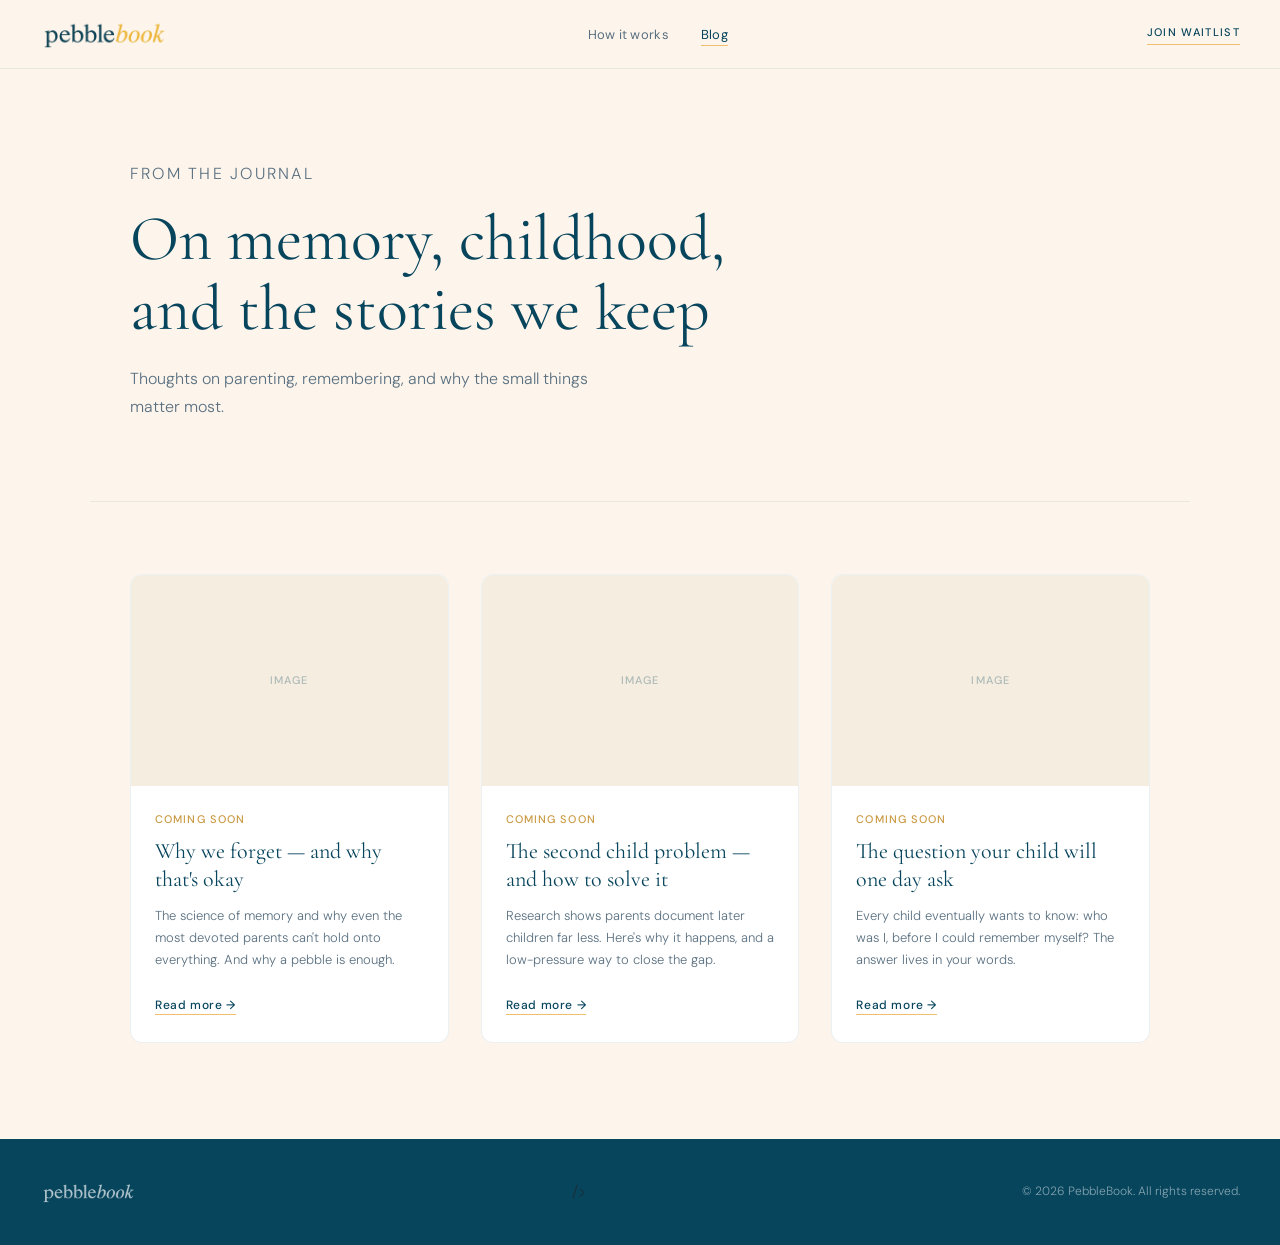
==== blog/index.html @ ac14a636 "Update index.html" ====
<!DOCTYPE html>
<html lang="en">
<head>
  <meta charset="UTF-8" />
  <meta name="viewport" content="width=device-width, initial-scale=1.0" />
  <title>Blog — PebbleBook</title>
  <link rel="preconnect" href="https://fonts.googleapis.com" />
  <link rel="preconnect" href="https://fonts.gstatic.com" crossorigin />
  <link href="https://fonts.googleapis.com/css2?family=Cormorant+Garamond:ital,wght@0,400;0,500;1,400;1,500&family=DM+Sans:wght@300;400;500&display=swap" rel="stylesheet" />
  <link rel="stylesheet" href="../style.css" />
</head>
<body>

  <!-- NAV -->
  <nav>
    <a href="../index.html" class="nav-logo">
      <img src="../assets/pebblebook logo.png" alt="PebbleBook" />
    </a>
    <ul class="nav-links">
      <li><a href="../how-it-works.html">How it works</a></li>
      <li><a href="index.html" class="active">Blog</a></li>
    </ul>
    <a href="../index.html#signup" class="nav-cta">Join waitlist</a>
  </nav>

  <!-- BLOG HEADER -->
  <section class="subpage-hero">
    <p class="section-eyebrow">From the journal</p>
    <h1>On memory, childhood, and the stories we keep</h1>
    <p>Thoughts on parenting, remembering, and why the small things matter most.</p>
  </section>

  <!-- BLOG GRID -->
  <section class="blog-grid-section">
    <div class="blog-grid">

      <!-- Article 1 — placeholder -->
      <article class="blog-card">
        <div class="blog-card-image-placeholder">Image</div>
        <div class="blog-card-body">
          <p class="blog-card-date">Coming soon</p>
          <h2 class="blog-card-title">Why we forget — and why that's okay</h2>
          <p class="blog-card-excerpt">The science of memory and why even the most devoted parents can't hold onto everything. And why a pebble is enough.</p>
          <a href="#" class="blog-card-link">Read more →</a>
        </div>
      </article>

      <!-- Article 2 — placeholder -->
      <article class="blog-card">
        <div class="blog-card-image-placeholder">Image</div>
        <div class="blog-card-body">
          <p class="blog-card-date">Coming soon</p>
          <h2 class="blog-card-title">The second child problem — and how to solve it</h2>
          <p class="blog-card-excerpt">Research shows parents document later children far less. Here's why it happens, and a low-pressure way to close the gap.</p>
          <a href="#" class="blog-card-link">Read more →</a>
        </div>
      </article>

      <!-- Article 3 — placeholder -->
      <article class="blog-card">
        <div class="blog-card-image-placeholder">Image</div>
        <div class="blog-card-body">
          <p class="blog-card-date">Coming soon</p>
          <h2 class="blog-card-title">The question your child will one day ask</h2>
          <p class="blog-card-excerpt">Every child eventually wants to know: who was I, before I could remember myself? The answer lives in your words.</p>
          <a href="#" class="blog-card-link">Read more →</a>
        </div>
      </article>

    </div>
  </section>

  <!-- FOOTER -->
  <footer>
    <img src="../assets/pebblebook logo.png" alt="PebbleBook" /> />
    <p>© 2026 PebbleBook. All rights reserved.</p>
  </footer>

</body>
</html>
---- style.css ----
/* ─── TOKENS ─────────────────────────────────────────── */
    :root {
      --teal:   #07455d;
      --teal-light: #0d5c7a;
      --gold:   #f1be6c;
      --gold-dark: #c99940;
      --cream:  #fdf5ec;
      --cream-alt: #f5ede0;
      --blue:   #5b77bc;
      --green:  #4c6a33;
      --slate:  #334155;
      --text:   #1a2e38;
      --text-muted: #5a7080;
      --white:  #ffffff;

      --font-display: 'Cormorant Garamond', Georgia, serif;
      --font-body:    'DM Sans', system-ui, sans-serif;

      --max-w: 1100px;
      --section-pad: 96px 24px;
    }

    /* ─── RESET ──────────────────────────────────────────── */
    *, *::before, *::after { box-sizing: border-box; margin: 0; padding: 0; }
    html { scroll-behavior: smooth; }
    body {
      font-family: var(--font-body);
      font-weight: 300;
      background: var(--cream);
      color: var(--text);
      line-height: 1.65;
    }
    img { display: block; max-width: 100%; }
    a { text-decoration: none; color: inherit; }

    /* ─── NAV ────────────────────────────────────────────── */
    nav {
      position: fixed;
      top: 0; left: 0; right: 0;
      z-index: 100;
      display: flex;
      align-items: center;
      justify-content: space-between;
      padding: 18px 40px;
      background: rgba(253, 245, 236, 0.92);
      backdrop-filter: blur(8px);
      border-bottom: 1px solid rgba(7, 69, 93, 0.08);
    }
    .nav-logo img {
      height: 32px;
      width: auto;
    }
    .nav-links {
      display: flex;
      list-style: none;
      gap: 32px;
      align-items: center;
    }
    .nav-links a {
      font-family: var(--font-body);
      font-size: 13px;
      font-weight: 400;
      color: var(--text-muted);
      letter-spacing: 0.02em;
      transition: color 0.2s;
    }
    .nav-links a:hover { color: var(--teal); }
    .nav-links a.active { color: var(--teal); border-bottom: 1px solid var(--gold); padding-bottom: 2px; }

    .nav-cta {
      font-family: var(--font-body);
      font-size: 11px;
      font-weight: 500;
      letter-spacing: 0.12em;
      text-transform: uppercase;
      color: var(--teal);
      border-bottom: 1px solid var(--gold);
      padding-bottom: 2px;
      transition: color 0.2s, border-color 0.2s;
    }
    .nav-cta:hover { color: var(--gold-dark); border-color: var(--gold-dark); }

    /* ─── HERO ───────────────────────────────────────────── */
    .hero {
      min-height: 100vh;
      padding: 120px 40px 80px;
      display: grid;
      grid-template-columns: 1fr 1fr;
      align-items: center;
      gap: 60px;
      max-width: var(--max-w);
      margin: 0 auto;
    }
    .hero-text h1 {
      font-family: var(--font-display);
      font-size: clamp(48px, 6vw, 80px);
      font-weight: 400;
      line-height: 1.1;
      color: var(--teal);
      margin-bottom: 12px;
    }
    .hero-text h1 em {
      display: block;
      font-style: italic;
      color: var(--gold);
    }
    .hero-text p {
      font-size: 16px;
      font-weight: 300;
      color: var(--text-muted);
      max-width: 420px;
      margin: 24px 0 40px;
      line-height: 1.75;
    }
    .btn-primary {
      display: inline-block;
      background: var(--teal);
      color: var(--white);
      font-family: var(--font-body);
      font-size: 11px;
      font-weight: 500;
      letter-spacing: 0.14em;
      text-transform: uppercase;
      padding: 16px 36px;
      border-radius: 40px;
      transition: background 0.2s, transform 0.15s;
      cursor: pointer;
      border: none;
    }
    .btn-primary:hover { background: var(--teal-light); transform: translateY(-1px); }

    /* Phone mockup */
    .hero-phone {
      display: flex;
      justify-content: center;
      align-items: center;
    }
    .phone-frame {
      width: 280px;
      background: var(--white);
      border-radius: 36px;
      border: 6px solid var(--teal);
      box-shadow: 0 32px 80px rgba(7,69,93,0.18);
      overflow: hidden;
      padding: 28px 20px 36px;
      position: relative;
    }
    .phone-notch {
      width: 80px;
      height: 6px;
      background: var(--teal);
      border-radius: 4px;
      margin: 0 auto 20px;
    }
    .phone-screen-title {
      font-family: var(--font-display);
      font-size: 18px;
      font-weight: 400;
      color: var(--teal);
      text-align: center;
      margin-bottom: 24px;
    }
    /* Timeline inside phone */
    .timeline {
      position: relative;
      padding: 0 8px;
    }
    .timeline-line {
      position: absolute;
      left: 50%;
      top: 0; bottom: 0;
      width: 2px;
      background: var(--cream-alt);
      transform: translateX(-50%);
    }
    .timeline-entry {
      display: flex;
      align-items: flex-start;
      gap: 10px;
      margin-bottom: 24px;
      position: relative;
    }
    .timeline-entry:nth-child(odd) { flex-direction: row-reverse; text-align: right; }
    .timeline-dot {
      width: 12px;
      height: 12px;
      border-radius: 50%;
      background: var(--teal);
      flex-shrink: 0;
      margin-top: 4px;
      position: relative;
      z-index: 2;
    }
    .timeline-entry:nth-child(even) .timeline-dot { background: var(--gold); }
    .timeline-content {
      flex: 1;
    }
    .timeline-date {
      font-size: 9px;
      letter-spacing: 0.08em;
      color: var(--text-muted);
      margin-bottom: 2px;
    }
    .timeline-text {
      font-size: 11px;
      font-weight: 300;
      color: var(--text);
      line-height: 1.5;
    }

    /* ─── FEATURES ───────────────────────────────────────── */
    .features {
      background: var(--cream);
      padding: var(--section-pad);
    }
    .features-inner {
      max-width: var(--max-w);
      margin: 0 auto;
    }
    .section-eyebrow {
      font-size: 11px;
      font-weight: 500;
      letter-spacing: 0.14em;
      text-transform: uppercase;
      color: var(--gold-dark);
      margin-bottom: 48px;
    }
    .features-heading {
      font-family: var(--font-display);
      font-size: clamp(24px, 3vw, 36px);
      font-weight: 600;
      color: var(--teal);
      text-align: center;
      margin-bottom: 56px;
    }
    .features-grid {
      display: grid;
      grid-template-columns: repeat(3, 1fr);
      gap: 0;
      border: 1px solid rgba(7,69,93,0.12);
      border-radius: 12px;
      overflow: hidden;
    }
    .feature-card {
      padding: 40px 32px;
      background: var(--white);
      border-right: 1px solid rgba(7,69,93,0.12);
    }
    .feature-card:last-child {
      border-right: none;
    }
    .feature-number {
      font-family: var(--font-body);
      font-size: 14px;
      font-weight: 500;
      color: var(--teal);
      margin-bottom: 24px;
    }
    .feature-card h3 {
      display: none;
    }
    .feature-card p {
      font-size: 15px;
      font-weight: 300;
      color: var(--text);
      line-height: 1.75;
    }

    /* ─── MANIFESTO ──────────────────────────────────────── */
    .manifesto {
      background: var(--teal);
      padding: 80px 40px;
      text-align: center;
      position: relative;
      overflow: hidden;
    }
    .manifesto::before, .manifesto::after {
      content: '';
      position: absolute;
      border-radius: 50%;
      background: rgba(255,255,255,0.04);
    }
    .manifesto::before { width: 400px; height: 400px; top: -150px; left: -100px; }
    .manifesto::after  { width: 300px; height: 300px; bottom: -120px; right: -80px; }
    .manifesto-quote {
      font-family: var(--font-display);
      font-size: clamp(22px, 3.5vw, 36px);
      font-weight: 400;
      color: var(--white);
      line-height: 1.5;
      max-width: 820px;
      margin: 0 auto 24px;
      position: relative;
      z-index: 1;
    }
    .manifesto-tagline {
      font-size: 11px;
      font-weight: 500;
      letter-spacing: 0.18em;
      text-transform: uppercase;
      color: var(--gold);
      position: relative;
      z-index: 1;
    }

    /* Photo strip */
    .photo-strip {
      background: var(--gold);
      padding: 32px 0;
    }
    .photo-strip-inner {
      display: grid;
      grid-template-columns: repeat(3, 1fr);
      gap: 4px;
      max-width: var(--max-w);
      margin: 0 auto;
      padding: 0 24px;
    }
    .photo-placeholder {
      aspect-ratio: 16/9;
      background: rgba(7,69,93,0.15);
      border-radius: 8px;
      display: flex;
      align-items: center;
      justify-content: center;
      color: rgba(7,69,93,0.4);
      font-size: 11px;
      font-weight: 500;
      letter-spacing: 0.1em;
      text-transform: uppercase;
    }

    /* ─── HOW IT WORKS ───────────────────────────────────── */
    .how-it-works {
      padding: var(--section-pad);
      max-width: var(--max-w);
      margin: 0 auto;
    }
    .how-it-works > .section-eyebrow { margin-bottom: 16px; }
    .how-it-works > h2 {
      font-family: var(--font-display);
      font-size: clamp(32px, 4vw, 52px);
      font-weight: 400;
      color: var(--teal);
      margin-bottom: 56px;
      max-width: 520px;
    }
    .steps {
      display: grid;
      grid-template-columns: 1fr 1fr;
      gap: 32px;
    }
    .step {
      display: flex;
      gap: 20px;
      padding: 28px;
      border-radius: 12px;
      background: var(--white);
      border: 1px solid rgba(7,69,93,0.08);
    }
    .step-number {
      font-family: var(--font-display);
      font-size: 36px;
      font-weight: 400;
      color: var(--gold);
      line-height: 1;
      flex-shrink: 0;
      width: 40px;
    }
    .step-content h4 {
      font-family: var(--font-display);
      font-size: 18px;
      font-weight: 400;
      color: var(--teal);
      margin-bottom: 8px;
    }
    .step-content p {
      font-size: 14px;
      font-weight: 300;
      color: var(--text-muted);
      line-height: 1.7;
    }

    /* Sample prompts */
    .prompts {
      margin-top: 56px;
    }
    .prompts-label {
      font-size: 11px;
      font-weight: 500;
      letter-spacing: 0.12em;
      text-transform: uppercase;
      color: var(--text-muted);
      margin-bottom: 16px;
    }
    .prompt-cards {
      display: flex;
      gap: 16px;
      flex-wrap: wrap;
    }
    .prompt-card {
      background: var(--teal);
      color: var(--white);
      font-family: var(--font-display);
      font-style: italic;
      font-size: 16px;
      font-weight: 400;
      padding: 18px 24px;
      border-radius: 12px;
      max-width: 340px;
      line-height: 1.5;
      position: relative;
    }
    .prompt-card::before {
      content: '"';
      font-size: 40px;
      color: var(--gold);
      position: absolute;
      top: 6px;
      left: 16px;
      line-height: 1;
      font-family: var(--font-display);
    }
    .prompt-card span { display: block; padding-left: 16px; }

    /* ─── SIGNUP ─────────────────────────────────────────── */
    .signup-section {
      background: var(--cream-alt);
      padding: 120px 40px;
      text-align: center;
      position: relative;
      overflow: hidden;
    }
    /* Organic blobs */
    .blob {
      position: absolute;
      border-radius: 50%;
      pointer-events: none;
    }
    .blob-1 {
      width: 360px; height: 360px;
      background: rgba(91,119,188,0.12);
      top: -100px; left: -80px;
    }
    .blob-2 {
      width: 280px; height: 280px;
      background: rgba(76,106,51,0.1);
      bottom: -80px; left: 60px;
    }
    .blob-3 {
      width: 200px; height: 200px;
      background: rgba(241,190,108,0.18);
      top: 40px; right: -40px;
    }
    .signup-inner {
      position: relative;
      z-index: 2;
      max-width: 600px;
      margin: 0 auto;
    }
    .signup-inner h2 {
      font-family: var(--font-display);
      font-size: clamp(32px, 4vw, 52px);
      font-weight: 400;
      color: var(--teal);
      margin-bottom: 16px;
    }
    .signup-inner p {
      font-size: 15px;
      font-weight: 300;
      color: var(--text-muted);
      margin-bottom: 40px;
      line-height: 1.75;
    }
    .signup-form {
      display: flex;
      gap: 0;
      max-width: 480px;
      margin: 0 auto 16px;
      border-radius: 40px;
      overflow: hidden;
      box-shadow: 0 8px 32px rgba(7,69,93,0.15);
    }
    .signup-form input {
      flex: 1;
      padding: 16px 24px;
      border: none;
      background: var(--white);
      font-family: var(--font-body);
      font-size: 14px;
      font-weight: 300;
      color: var(--text);
      outline: none;
    }
    .signup-form input::placeholder { color: #b0bec5; }
    .signup-form button {
      background: var(--teal);
      color: var(--white);
      border: none;
      padding: 16px 28px;
      font-family: var(--font-body);
      font-size: 11px;
      font-weight: 500;
      letter-spacing: 0.12em;
      text-transform: uppercase;
      cursor: pointer;
      transition: background 0.2s;
      white-space: nowrap;
    }
    .signup-form button:hover { background: var(--teal-light); }
    .signup-privacy {
      font-size: 12px;
      color: var(--text-muted);
      font-weight: 300;
    }

    /* ─── FOOTER ─────────────────────────────────────────── */
    footer {
      background: var(--teal);
      padding: 40px;
      display: flex;
      align-items: center;
      justify-content: space-between;
    }
    footer img { height: 24px; width: auto; filter: brightness(0) invert(1); opacity: 0.7; }
    footer p {
      font-size: 12px;
      font-weight: 300;
      color: rgba(255,255,255,0.5);
    }

    /* ─── RESPONSIVE ─────────────────────────────────────── */
    @media (max-width: 768px) {
      nav { padding: 16px 20px; }
      .nav-links { display: none; }
      .hero {
        grid-template-columns: 1fr;
        padding: 100px 24px 60px;
        text-align: center;
      }
      .hero-text p { max-width: 100%; }
      .hero-phone { margin-top: 20px; }
      .features-grid { grid-template-columns: 1fr; border-radius: 8px; }
      .feature-card { border-right: none; border-bottom: 1px solid rgba(7,69,93,0.12); }
      .feature-card:last-child { border-bottom: none; }
      .steps { grid-template-columns: 1fr; }
      .photo-strip-inner { grid-template-columns: 1fr; }
      .prompt-cards { flex-direction: column; }
      footer { flex-direction: column; gap: 16px; text-align: center; }
    }

    @media (prefers-reduced-motion: reduce) {
      *, *::before, *::after { transition: none !important; }
    }

    /* ─── SUBPAGES ───────────────────────────────────────── */
    .subpage-hero {
      padding: 160px 40px 80px;
      max-width: var(--max-w);
      margin: 0 auto;
      border-bottom: 1px solid rgba(7,69,93,0.08);
    }
    .subpage-hero .section-eyebrow { margin-bottom: 16px; }
    .subpage-hero h1 {
      font-family: var(--font-display);
      font-size: clamp(36px, 5vw, 64px);
      font-weight: 400;
      color: var(--teal);
      line-height: 1.1;
      max-width: 700px;
      margin-bottom: 20px;
    }
    .subpage-hero p {
      font-size: 16px;
      font-weight: 300;
      color: var(--text-muted);
      max-width: 500px;
      line-height: 1.75;
    }

    /* How it works — full steps */
    .hiw-steps {
      max-width: var(--max-w);
      margin: 0 auto;
      padding: 80px 40px 96px;
    }
    .hiw-step {
      display: grid;
      grid-template-columns: 80px 1fr;
      gap: 40px;
      padding: 56px 0;
      border-bottom: 1px solid rgba(7,69,93,0.08);
    }
    .hiw-step:last-child { border-bottom: none; }
    .hiw-step-number {
      font-family: var(--font-display);
      font-size: 56px;
      font-weight: 400;
      color: var(--gold);
      line-height: 1;
      padding-top: 6px;
    }
    .hiw-step-content h2 {
      font-family: var(--font-display);
      font-size: clamp(24px, 3vw, 36px);
      font-weight: 400;
      color: var(--teal);
      margin-bottom: 16px;
    }
    .hiw-step-content p {
      font-size: 15px;
      font-weight: 300;
      color: var(--text-muted);
      line-height: 1.8;
      max-width: 600px;
    }
    .prompt-examples {
      margin-top: 28px;
      display: flex;
      flex-direction: column;
      gap: 12px;
    }
    .prompt-example {
      font-family: var(--font-display);
      font-style: italic;
      font-size: 16px;
      color: var(--teal);
      padding: 14px 20px;
      border-left: 2px solid var(--gold);
      background: var(--white);
      border-radius: 0 8px 8px 0;
    }

    /* Blog grid */
    .blog-grid-section {
      max-width: var(--max-w);
      margin: 0 auto;
      padding: 72px 40px 96px;
    }
    .blog-grid {
      display: grid;
      grid-template-columns: repeat(3, 1fr);
      gap: 32px;
    }
    .blog-card {
      background: var(--white);
      border: 1px solid rgba(7,69,93,0.08);
      border-radius: 12px;
      overflow: hidden;
    }
    .blog-card-image-placeholder {
      aspect-ratio: 3/2;
      background: var(--cream-alt);
      display: flex;
      align-items: center;
      justify-content: center;
      font-size: 11px;
      font-weight: 500;
      letter-spacing: 0.1em;
      text-transform: uppercase;
      color: rgba(7,69,93,0.3);
    }
    .blog-card-body { padding: 24px; }
    .blog-card-date {
      font-size: 11px;
      font-weight: 500;
      letter-spacing: 0.1em;
      text-transform: uppercase;
      color: var(--gold-dark);
      margin-bottom: 10px;
    }
    .blog-card-title {
      font-family: var(--font-display);
      font-size: 22px;
      font-weight: 400;
      color: var(--teal);
      line-height: 1.25;
      margin-bottom: 12px;
    }
    .blog-card-excerpt {
      font-size: 13px;
      font-weight: 300;
      color: var(--text-muted);
      line-height: 1.7;
      margin-bottom: 20px;
    }
    .blog-card-link {
      font-size: 12px;
      font-weight: 500;
      letter-spacing: 0.05em;
      color: var(--teal);
      border-bottom: 1px solid var(--gold);
      padding-bottom: 1px;
    }
    .blog-card-link:hover { color: var(--gold-dark); border-color: var(--gold-dark); }

    @media (max-width: 768px) {
      .hiw-step { grid-template-columns: 1fr; gap: 8px; }
      .blog-grid { grid-template-columns: 1fr; }
      .subpage-hero { padding: 120px 24px 60px; }
      .hiw-steps { padding: 40px 24px 60px; }
      .blog-grid-section { padding: 40px 24px 60px; }
    }

    /* ─── HERO FORM ──────────────────────────────────────── */
    .hero-form {
      display: flex;
      gap: 0;
      max-width: 400px;
      border-radius: 40px;
      overflow: hidden;
      box-shadow: 0 8px 32px rgba(7,69,93,0.15);
    }
    .hero-form input {
      flex: 1;
      padding: 14px 20px;
      border: none;
      background: var(--white);
      font-family: var(--font-body);
      font-size: 14px;
      font-weight: 300;
      color: var(--text);
      outline: none;
    }
    .hero-form input::placeholder { color: #b0bec5; }
    .hero-form .btn-primary {
      border-radius: 0 40px 40px 0;
      padding: 14px 24px;
      font-size: 11px;
      white-space: nowrap;
    }
    @media (max-width: 768px) {
      .hero-form { max-width: 100%; }
    }
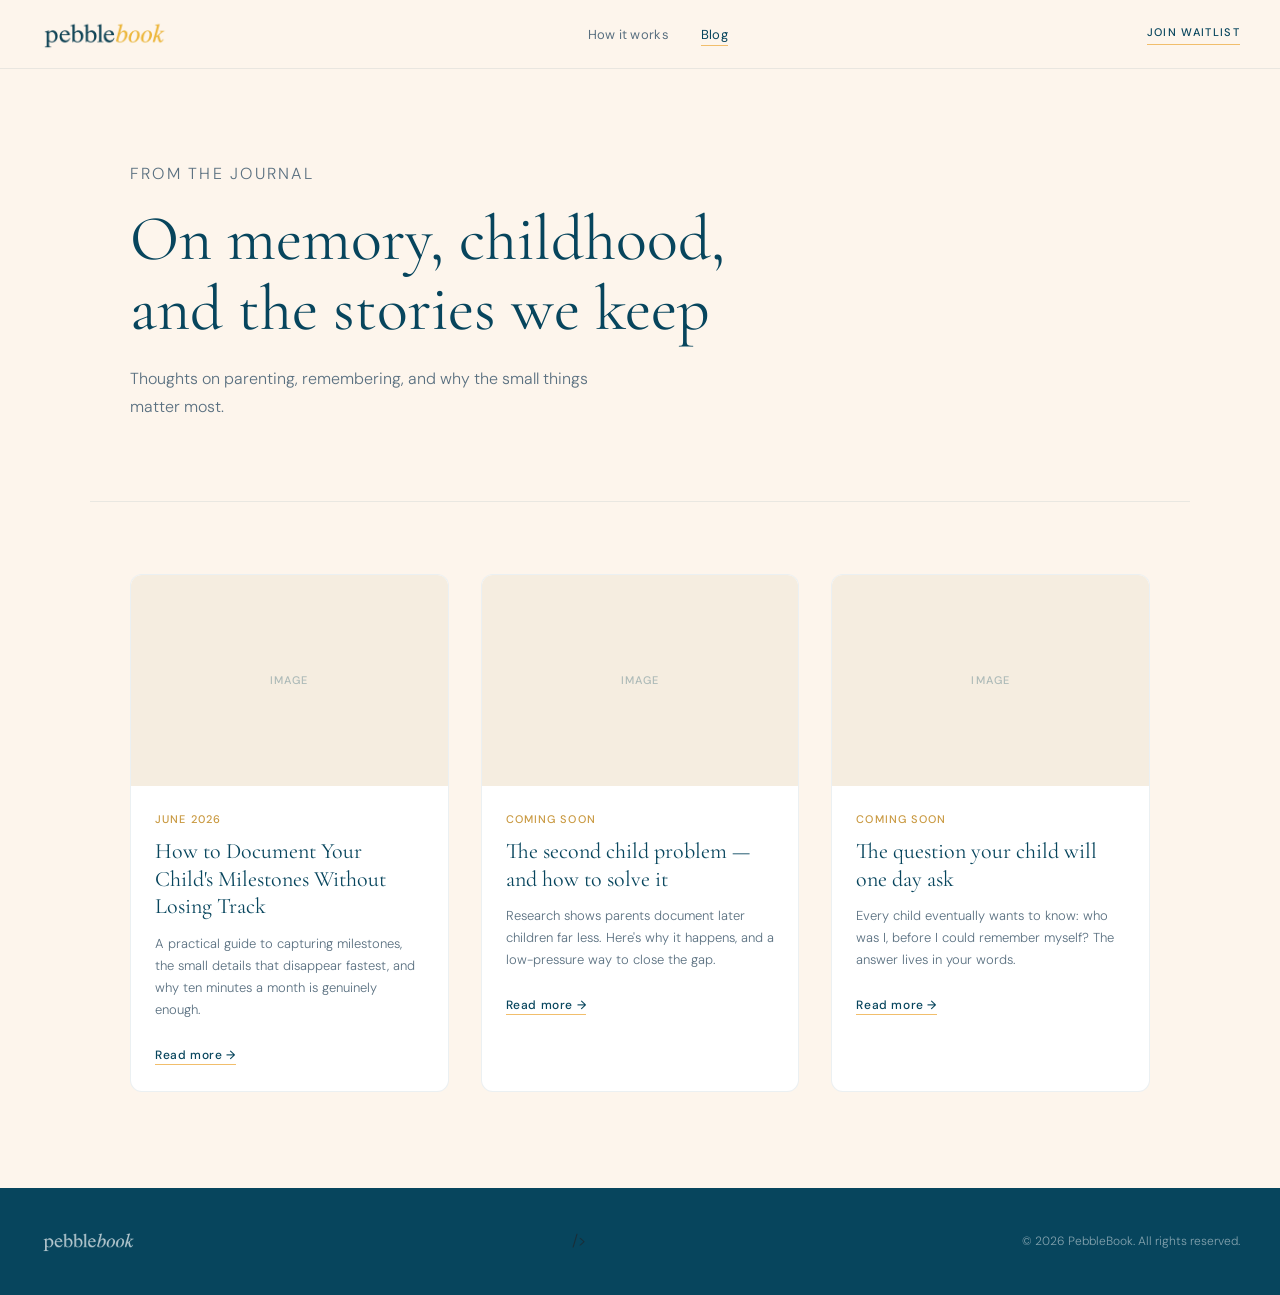
==== commit c6345a89: "Add 'How to Document Your Child's Milestones' blog post Creates blog/how-to-document-milestones.html" ====
--- a/blog/index.html
+++ b/blog/index.html
@@ -34,14 +34,14 @@
   <section class="blog-grid-section">
     <div class="blog-grid">
 
-      <!-- Article 1 — placeholder -->
+      <!-- Article 1 — live -->
       <article class="blog-card">
         <div class="blog-card-image-placeholder">Image</div>
         <div class="blog-card-body">
-          <p class="blog-card-date">Coming soon</p>
-          <h2 class="blog-card-title">Why we forget — and why that's okay</h2>
-          <p class="blog-card-excerpt">The science of memory and why even the most devoted parents can't hold onto everything. And why a pebble is enough.</p>
-          <a href="#" class="blog-card-link">Read more →</a>
+          <p class="blog-card-date">June 2026</p>
+          <h2 class="blog-card-title">How to Document Your Child's Milestones Without Losing Track</h2>
+          <p class="blog-card-excerpt">A practical guide to capturing milestones, the small details that disappear fastest, and why ten minutes a month is genuinely enough.</p>
+          <a href="how-to-document-milestones.html" class="blog-card-link">Read more →</a>
         </div>
       </article>
 
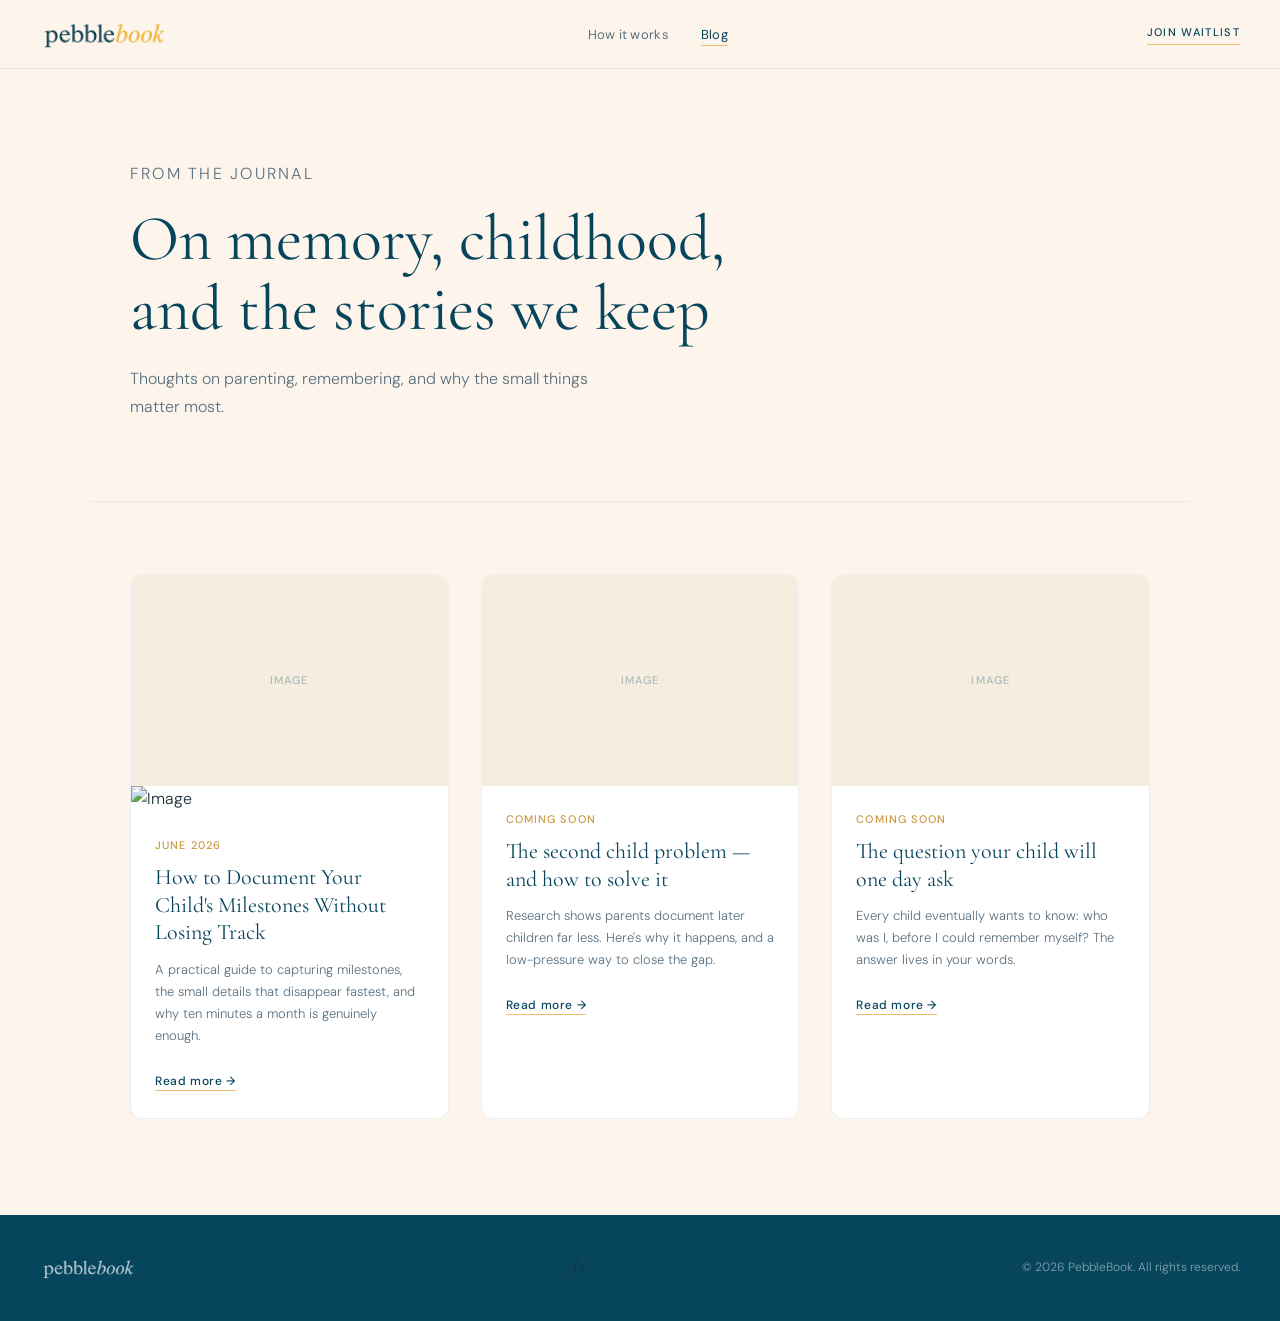
==== commit b56690a3: "Update index.html Trying to update picture for the first blogpost" ====
--- a/blog/index.html
+++ b/blog/index.html
@@ -36,7 +36,8 @@
 
       <!-- Article 1 — live -->
       <article class="blog-card">
-        <div class="blog-card-image-placeholder">Image</div>
+        <div class="blog-card-image-placeholder">Image</div> 
+          <img src="../assets/Childhood_memory_book.jpg" alt="Image" />
         <div class="blog-card-body">
           <p class="blog-card-date">June 2026</p>
           <h2 class="blog-card-title">How to Document Your Child's Milestones Without Losing Track</h2>
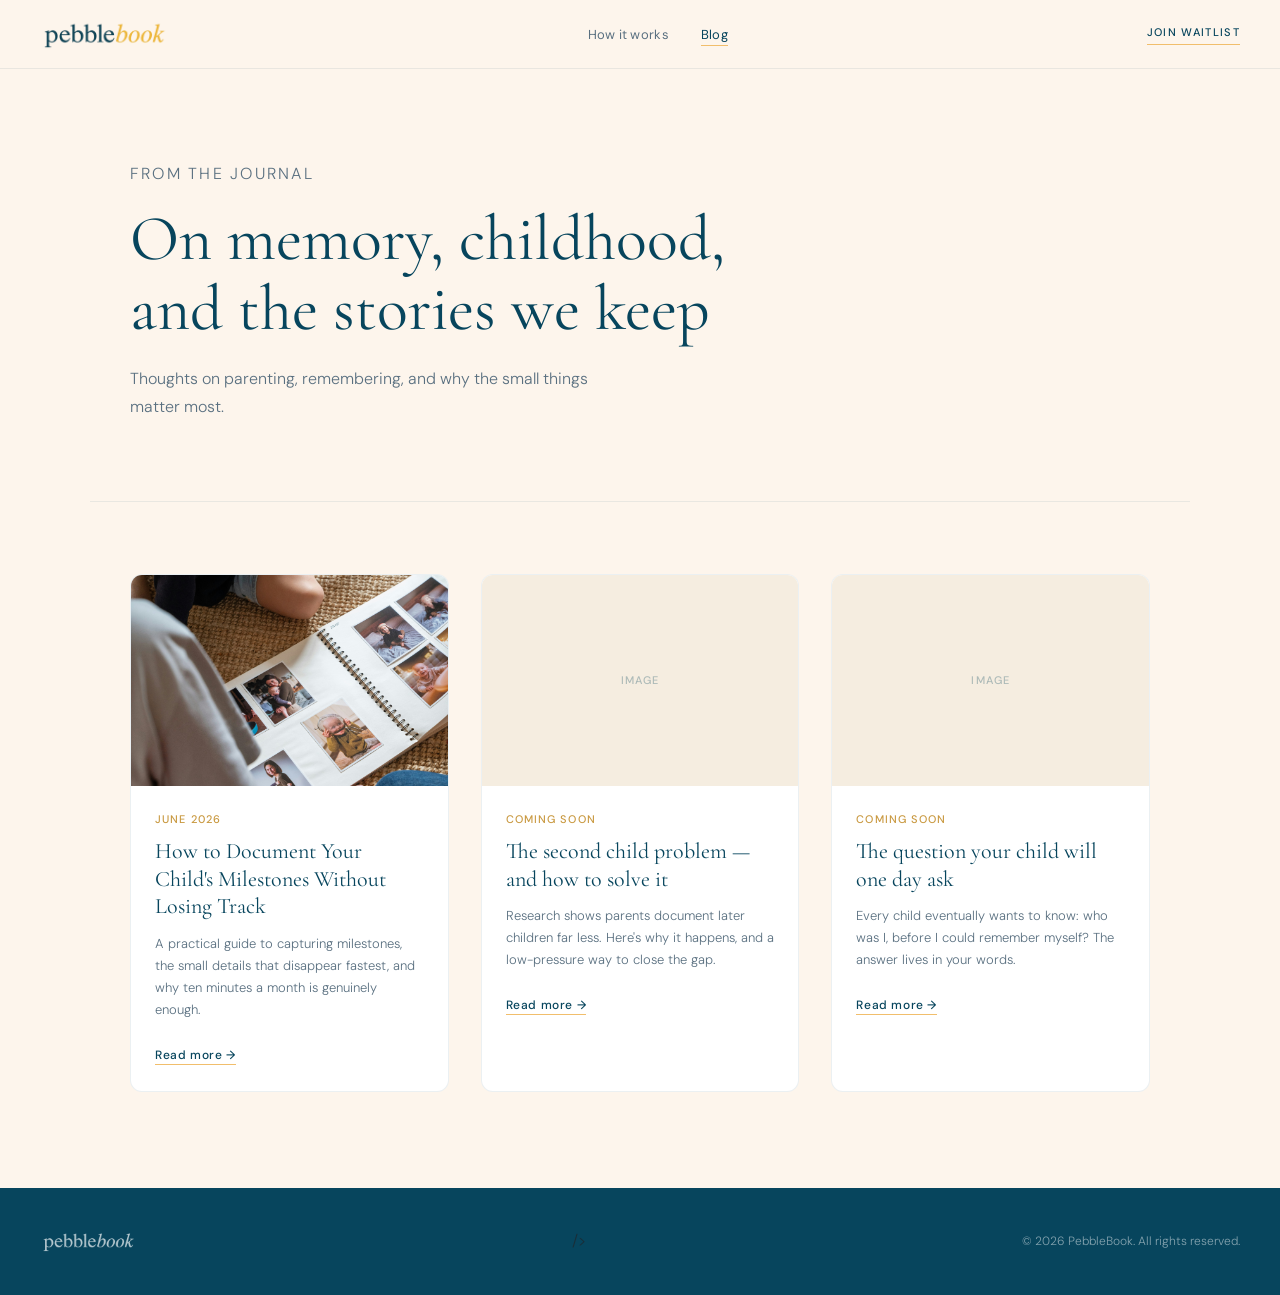
==== commit 0aa9f296: "Fix blog card image: replace placeholder div with Childhood_memory_book.jpg" ====
--- a/blog/index.html
+++ b/blog/index.html
@@ -36,8 +36,7 @@
 
       <!-- Article 1 — live -->
       <article class="blog-card">
-        <div class="blog-card-image-placeholder">Image</div> 
-          <img src="../assets/Childhood_memory_book.jpg" alt="Image" />
+        <img src="../assets/Childhood_memory_book.jpg" alt="Childhood memory book" class="blog-card-image" />
         <div class="blog-card-body">
           <p class="blog-card-date">June 2026</p>
           <h2 class="blog-card-title">How to Document Your Child's Milestones Without Losing Track</h2>
--- a/style.css
+++ b/style.css
@@ -648,6 +648,12 @@
       border-radius: 12px;
       overflow: hidden;
     }
+    .blog-card-image {
+      width: 100%;
+      aspect-ratio: 3/2;
+      object-fit: cover;
+      display: block;
+    }
     .blog-card-image-placeholder {
       aspect-ratio: 3/2;
       background: var(--cream-alt);
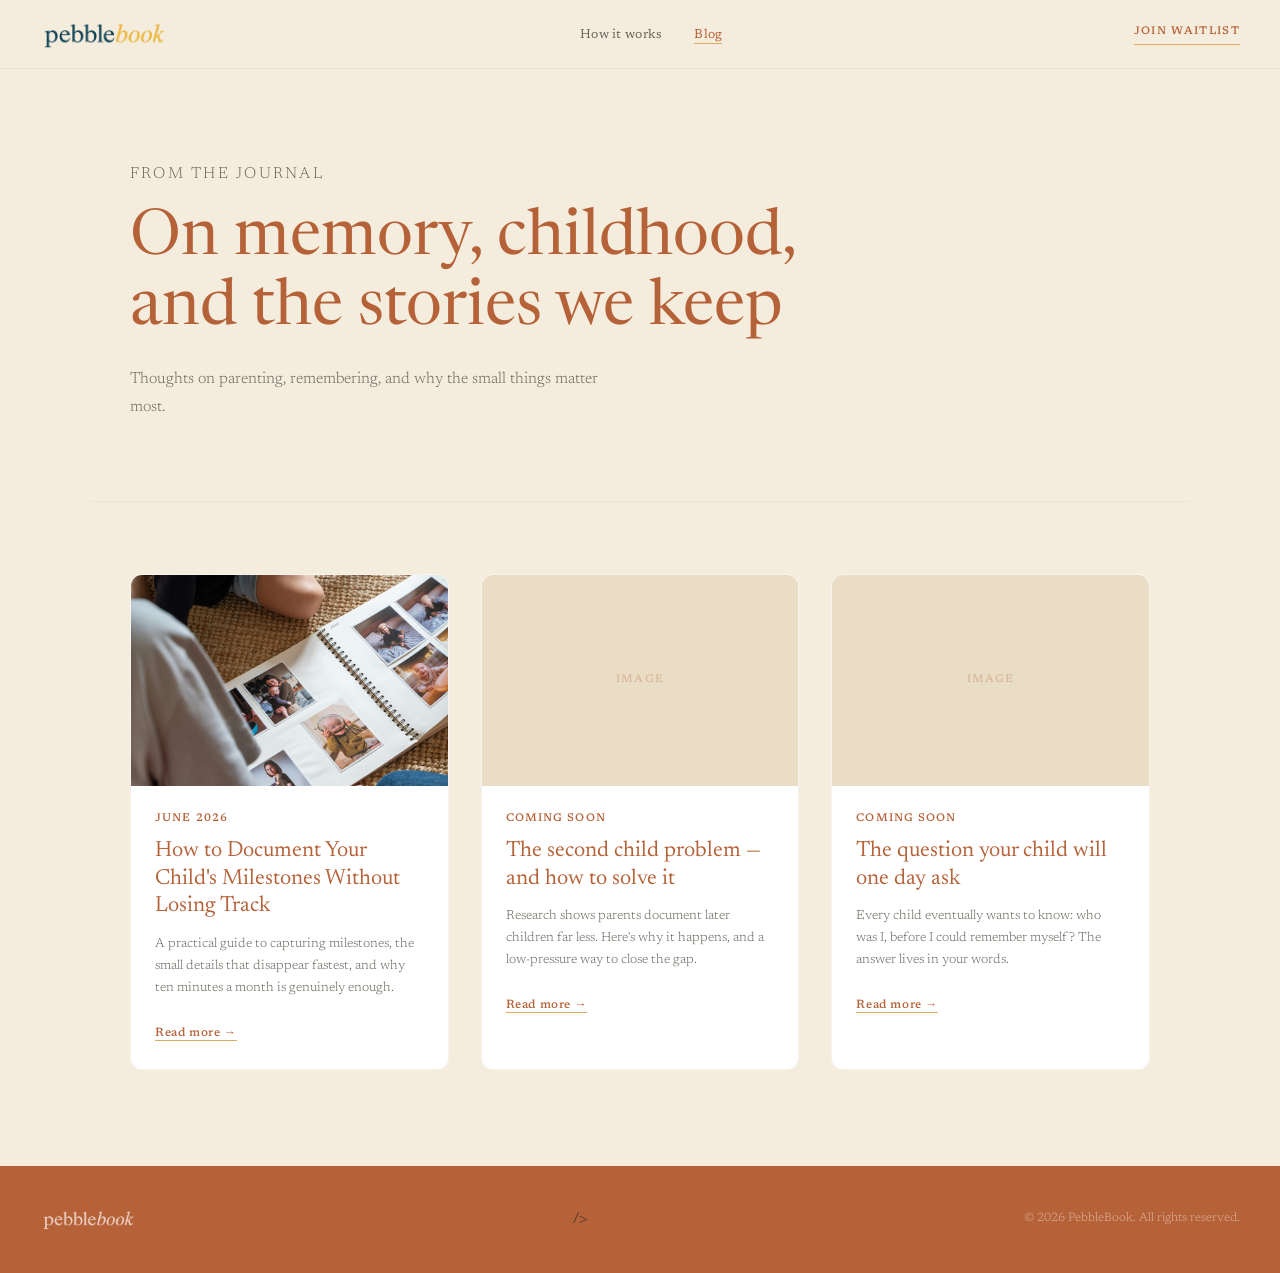
==== commit 1bdd6700: "Apply updated brand guide v2: earth/stone palette and Newsreader typeface - Replace teal/blue/green " ====
--- a/blog/index.html
+++ b/blog/index.html
@@ -6,7 +6,7 @@
   <title>Blog — PebbleBook</title>
   <link rel="preconnect" href="https://fonts.googleapis.com" />
   <link rel="preconnect" href="https://fonts.gstatic.com" crossorigin />
-  <link href="https://fonts.googleapis.com/css2?family=Cormorant+Garamond:ital,wght@0,400;0,500;1,400;1,500&family=DM+Sans:wght@300;400;500&display=swap" rel="stylesheet" />
+  <link href="https://fonts.googleapis.com/css2?family=Newsreader:ital,wght@0,300;0,400;0,500;1,300;1,400;1,500&display=swap" rel="stylesheet" />
   <link rel="stylesheet" href="../style.css" />
 </head>
 <body>
--- a/style.css
+++ b/style.css
@@ -1,20 +1,20 @@
 /* ─── TOKENS ─────────────────────────────────────────── */
     :root {
-      --teal:   #07455d;
-      --teal-light: #0d5c7a;
-      --gold:   #f1be6c;
-      --gold-dark: #c99940;
-      --cream:  #fdf5ec;
-      --cream-alt: #f5ede0;
-      --blue:   #5b77bc;
-      --green:  #4c6a33;
-      --slate:  #334155;
-      --text:   #1a2e38;
-      --text-muted: #5a7080;
+      --teal:   #B66239;
+      --teal-light: #C98A3C;
+      --gold:   #E0A964;
+      --gold-dark: #B66239;
+      --cream:  #F4ECDD;
+      --cream-alt: #EADDC6;
+      --blue:   #9E988C;
+      --green:  #84532F;
+      --slate:  #403C36;
+      --text:   #2D2823;
+      --text-muted: #6B665E;
       --white:  #ffffff;
 
-      --font-display: 'Cormorant Garamond', Georgia, serif;
-      --font-body:    'DM Sans', system-ui, sans-serif;
+      --font-display: 'Newsreader', Georgia, serif;
+      --font-body:    'Newsreader', Georgia, serif;
 
       --max-w: 1100px;
       --section-pad: 96px 24px;
@@ -42,9 +42,9 @@
       align-items: center;
       justify-content: space-between;
       padding: 18px 40px;
-      background: rgba(253, 245, 236, 0.92);
+      background: rgba(244,236,221,0.92);
       backdrop-filter: blur(8px);
-      border-bottom: 1px solid rgba(7, 69, 93, 0.08);
+      border-bottom: 1px solid rgba(182,98,57,0.08);
     }
     .nav-logo img {
       height: 32px;
@@ -140,7 +140,7 @@
       background: var(--white);
       border-radius: 36px;
       border: 6px solid var(--teal);
-      box-shadow: 0 32px 80px rgba(7,69,93,0.18);
+      box-shadow: 0 32px 80px rgba(182,98,57,0.18);
       overflow: hidden;
       padding: 28px 20px 36px;
       position: relative;
@@ -237,14 +237,14 @@
       display: grid;
       grid-template-columns: repeat(3, 1fr);
       gap: 0;
-      border: 1px solid rgba(7,69,93,0.12);
+      border: 1px solid rgba(182,98,57,0.12);
       border-radius: 12px;
       overflow: hidden;
     }
     .feature-card {
       padding: 40px 32px;
       background: var(--white);
-      border-right: 1px solid rgba(7,69,93,0.12);
+      border-right: 1px solid rgba(182,98,57,0.12);
     }
     .feature-card:last-child {
       border-right: none;
@@ -318,12 +318,12 @@
     }
     .photo-placeholder {
       aspect-ratio: 16/9;
-      background: rgba(7,69,93,0.15);
+      background: rgba(182,98,57,0.15);
       border-radius: 8px;
       display: flex;
       align-items: center;
       justify-content: center;
-      color: rgba(7,69,93,0.4);
+      color: rgba(182,98,57,0.4);
       font-size: 11px;
       font-weight: 500;
       letter-spacing: 0.1em;
@@ -356,7 +356,7 @@
       padding: 28px;
       border-radius: 12px;
       background: var(--white);
-      border: 1px solid rgba(7,69,93,0.08);
+      border: 1px solid rgba(182,98,57,0.08);
     }
     .step-number {
       font-family: var(--font-display);
@@ -439,17 +439,17 @@
     }
     .blob-1 {
       width: 360px; height: 360px;
-      background: rgba(91,119,188,0.12);
+      background: rgba(158,152,140,0.12);
       top: -100px; left: -80px;
     }
     .blob-2 {
       width: 280px; height: 280px;
-      background: rgba(76,106,51,0.1);
+      background: rgba(132,83,47,0.1);
       bottom: -80px; left: 60px;
     }
     .blob-3 {
       width: 200px; height: 200px;
-      background: rgba(241,190,108,0.18);
+      background: rgba(224,169,100,0.18);
       top: 40px; right: -40px;
     }
     .signup-inner {
@@ -479,7 +479,7 @@
       margin: 0 auto 16px;
       border-radius: 40px;
       overflow: hidden;
-      box-shadow: 0 8px 32px rgba(7,69,93,0.15);
+      box-shadow: 0 8px 32px rgba(182,98,57,0.15);
     }
     .signup-form input {
       flex: 1;
@@ -541,7 +541,7 @@
       .hero-text p { max-width: 100%; }
       .hero-phone { margin-top: 20px; }
       .features-grid { grid-template-columns: 1fr; border-radius: 8px; }
-      .feature-card { border-right: none; border-bottom: 1px solid rgba(7,69,93,0.12); }
+      .feature-card { border-right: none; border-bottom: 1px solid rgba(182,98,57,0.12); }
       .feature-card:last-child { border-bottom: none; }
       .steps { grid-template-columns: 1fr; }
       .photo-strip-inner { grid-template-columns: 1fr; }
@@ -558,7 +558,7 @@
       padding: 160px 40px 80px;
       max-width: var(--max-w);
       margin: 0 auto;
-      border-bottom: 1px solid rgba(7,69,93,0.08);
+      border-bottom: 1px solid rgba(182,98,57,0.08);
     }
     .subpage-hero .section-eyebrow { margin-bottom: 16px; }
     .subpage-hero h1 {
@@ -589,7 +589,7 @@
       grid-template-columns: 80px 1fr;
       gap: 40px;
       padding: 56px 0;
-      border-bottom: 1px solid rgba(7,69,93,0.08);
+      border-bottom: 1px solid rgba(182,98,57,0.08);
     }
     .hiw-step:last-child { border-bottom: none; }
     .hiw-step-number {
@@ -644,7 +644,7 @@
     }
     .blog-card {
       background: var(--white);
-      border: 1px solid rgba(7,69,93,0.08);
+      border: 1px solid rgba(182,98,57,0.08);
       border-radius: 12px;
       overflow: hidden;
     }
@@ -664,7 +664,7 @@
       font-weight: 500;
       letter-spacing: 0.1em;
       text-transform: uppercase;
-      color: rgba(7,69,93,0.3);
+      color: rgba(182,98,57,0.3);
     }
     .blog-card-body { padding: 24px; }
     .blog-card-date {
@@ -715,7 +715,7 @@
       max-width: 400px;
       border-radius: 40px;
       overflow: hidden;
-      box-shadow: 0 8px 32px rgba(7,69,93,0.15);
+      box-shadow: 0 8px 32px rgba(182,98,57,0.15);
     }
     .hero-form input {
       flex: 1;
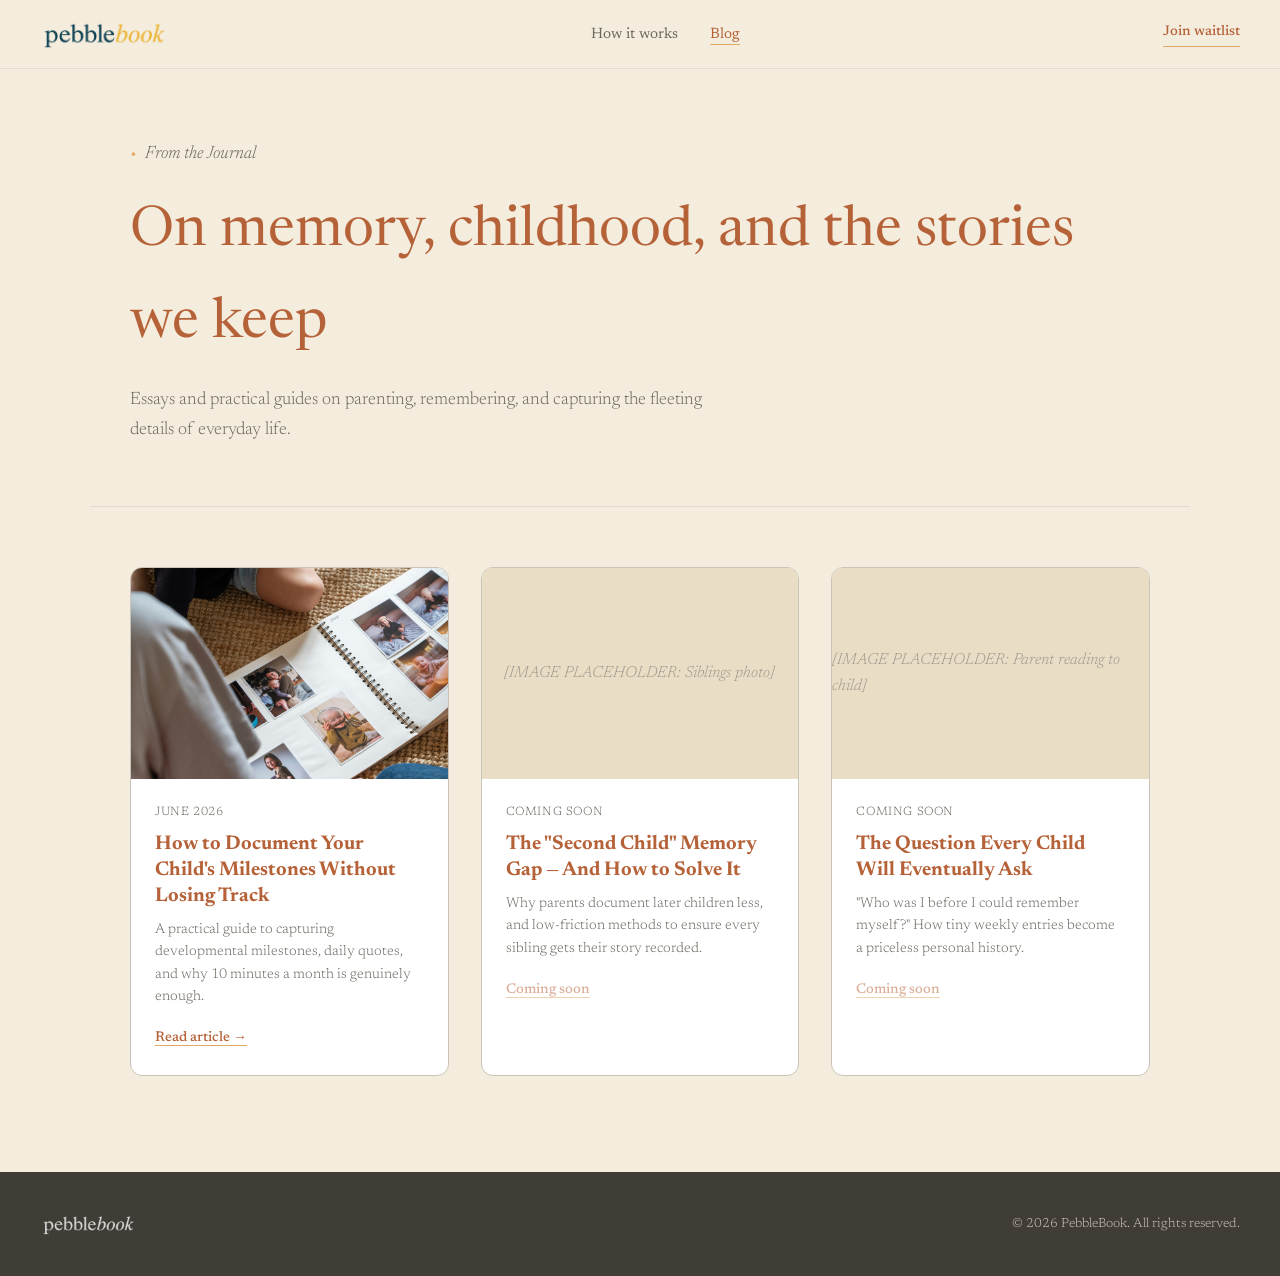
==== commit 67f2e111: "Update index.html" ====
--- a/blog/index.html
+++ b/blog/index.html
@@ -3,7 +3,10 @@
 <head>
   <meta charset="UTF-8" />
   <meta name="viewport" content="width=device-width, initial-scale=1.0" />
-  <title>Blog — PebbleBook</title>
+  <title>Parenting & Memory Journaling Blog — PebbleBook</title>
+  <meta name="description" content="Read thoughts on parenting, capturing baby milestones, solving the second child memory gap, and making family stories last." />
+  <link rel="canonical" href="https://pebblebook.com/blog/" />
+
   <link rel="preconnect" href="https://fonts.googleapis.com" />
   <link rel="preconnect" href="https://fonts.gstatic.com" crossorigin />
   <link href="https://fonts.googleapis.com/css2?family=Newsreader:ital,wght@0,300;0,400;0,500;1,300;1,400;1,500&display=swap" rel="stylesheet" />
@@ -11,7 +14,7 @@
 </head>
 <body>
 
-  <!-- NAV -->
+  <!-- NAVIGATION -->
   <nav>
     <a href="../index.html" class="nav-logo">
       <img src="../assets/pebblebook logo.png" alt="PebbleBook" />
@@ -23,47 +26,52 @@
     <a href="../index.html#signup" class="nav-cta">Join waitlist</a>
   </nav>
 
-  <!-- BLOG HEADER -->
-  <section class="subpage-hero">
-    <p class="section-eyebrow">From the journal</p>
+  <!-- BLOG HERO -->
+  <header class="subpage-hero">
+    <p class="section-eyebrow">From the Journal</p>
     <h1>On memory, childhood, and the stories we keep</h1>
-    <p>Thoughts on parenting, remembering, and why the small things matter most.</p>
-  </section>
+    <p>Essays and practical guides on parenting, remembering, and capturing the fleeting details of everyday life.</p>
+  </header>
 
   <!-- BLOG GRID -->
   <section class="blog-grid-section">
     <div class="blog-grid">
 
-      <!-- Article 1 — live -->
+      <!-- Featured Article -->
       <article class="blog-card">
-        <img src="../assets/Childhood_memory_book.jpg" alt="Childhood memory book" class="blog-card-image" />
+        <!-- [IMAGE PLACEHOLDER: Childhood journal image] -->
+        <img src="../assets/Childhood_memory_book.jpg" alt="Childhood memory book and photo journal" class="blog-card-image" />
         <div class="blog-card-body">
           <p class="blog-card-date">June 2026</p>
           <h2 class="blog-card-title">How to Document Your Child's Milestones Without Losing Track</h2>
-          <p class="blog-card-excerpt">A practical guide to capturing milestones, the small details that disappear fastest, and why ten minutes a month is genuinely enough.</p>
-          <a href="how-to-document-milestones.html" class="blog-card-link">Read more →</a>
+          <p class="blog-card-excerpt">A practical guide to capturing developmental milestones, daily quotes, and why 10 minutes a month is genuinely enough.</p>
+          <a href="how-to-document-milestones.html" class="blog-card-link">Read article →</a>
         </div>
       </article>
 
-      <!-- Article 2 — placeholder -->
+      <!-- Placeholder Article 2 -->
       <article class="blog-card">
-        <div class="blog-card-image-placeholder">Image</div>
+        <div style="background: var(--oat); aspect-ratio: 3/2; display: flex; align-items: center; justify-content: center; color: var(--pebble); font-style: italic;">
+          [IMAGE PLACEHOLDER: Siblings photo]
+        </div>
         <div class="blog-card-body">
-          <p class="blog-card-date">Coming soon</p>
-          <h2 class="blog-card-title">The second child problem — and how to solve it</h2>
-          <p class="blog-card-excerpt">Research shows parents document later children far less. Here's why it happens, and a low-pressure way to close the gap.</p>
-          <a href="#" class="blog-card-link">Read more →</a>
+          <p class="blog-card-date">Coming Soon</p>
+          <h2 class="blog-card-title">The "Second Child" Memory Gap — And How to Solve It</h2>
+          <p class="blog-card-excerpt">Why parents document later children less, and low-friction methods to ensure every sibling gets their story recorded.</p>
+          <span class="blog-card-link" style="opacity: 0.5;">Coming soon</span>
         </div>
       </article>
 
-      <!-- Article 3 — placeholder -->
+      <!-- Placeholder Article 3 -->
       <article class="blog-card">
-        <div class="blog-card-image-placeholder">Image</div>
+        <div style="background: var(--oat); aspect-ratio: 3/2; display: flex; align-items: center; justify-content: center; color: var(--pebble); font-style: italic;">
+          [IMAGE PLACEHOLDER: Parent reading to child]
+        </div>
         <div class="blog-card-body">
-          <p class="blog-card-date">Coming soon</p>
-          <h2 class="blog-card-title">The question your child will one day ask</h2>
-          <p class="blog-card-excerpt">Every child eventually wants to know: who was I, before I could remember myself? The answer lives in your words.</p>
-          <a href="#" class="blog-card-link">Read more →</a>
+          <p class="blog-card-date">Coming Soon</p>
+          <h2 class="blog-card-title">The Question Every Child Will Eventually Ask</h2>
+          <p class="blog-card-excerpt">"Who was I before I could remember myself?" How tiny weekly entries become a priceless personal history.</p>
+          <span class="blog-card-link" style="opacity: 0.5;">Coming soon</span>
         </div>
       </article>
 
@@ -72,7 +80,7 @@
 
   <!-- FOOTER -->
   <footer>
-    <img src="../assets/pebblebook logo.png" alt="PebbleBook" /> />
+    <img src="../assets/pebblebook logo.png" alt="PebbleBook" />
     <p>© 2026 PebbleBook. All rights reserved.</p>
   </footer>
 
--- a/style.css
+++ b/style.css
@@ -1,740 +1,300 @@
-/* ─── TOKENS ─────────────────────────────────────────── */
-    :root {
-      --teal:   #B66239;
-      --teal-light: #C98A3C;
-      --gold:   #E0A964;
-      --gold-dark: #B66239;
-      --cream:  #F4ECDD;
-      --cream-alt: #EADDC6;
-      --blue:   #9E988C;
-      --green:  #84532F;
-      --slate:  #403C36;
-      --text:   #2D2823;
-      --text-muted: #6B665E;
-      --white:  #ffffff;
-
-      --font-display: 'Newsreader', Georgia, serif;
-      --font-body:    'Newsreader', Georgia, serif;
-
-      --max-w: 1100px;
-      --section-pad: 96px 24px;
-    }
-
-    /* ─── RESET ──────────────────────────────────────────── */
-    *, *::before, *::after { box-sizing: border-box; margin: 0; padding: 0; }
-    html { scroll-behavior: smooth; }
-    body {
-      font-family: var(--font-body);
-      font-weight: 300;
-      background: var(--cream);
-      color: var(--text);
-      line-height: 1.65;
-    }
-    img { display: block; max-width: 100%; }
-    a { text-decoration: none; color: inherit; }
-
-    /* ─── NAV ────────────────────────────────────────────── */
-    nav {
-      position: fixed;
-      top: 0; left: 0; right: 0;
-      z-index: 100;
-      display: flex;
-      align-items: center;
-      justify-content: space-between;
-      padding: 18px 40px;
-      background: rgba(244,236,221,0.92);
-      backdrop-filter: blur(8px);
-      border-bottom: 1px solid rgba(182,98,57,0.08);
-    }
-    .nav-logo img {
-      height: 32px;
-      width: auto;
-    }
-    .nav-links {
-      display: flex;
-      list-style: none;
-      gap: 32px;
-      align-items: center;
-    }
-    .nav-links a {
-      font-family: var(--font-body);
-      font-size: 13px;
-      font-weight: 400;
-      color: var(--text-muted);
-      letter-spacing: 0.02em;
-      transition: color 0.2s;
-    }
-    .nav-links a:hover { color: var(--teal); }
-    .nav-links a.active { color: var(--teal); border-bottom: 1px solid var(--gold); padding-bottom: 2px; }
-
-    .nav-cta {
-      font-family: var(--font-body);
-      font-size: 11px;
-      font-weight: 500;
-      letter-spacing: 0.12em;
-      text-transform: uppercase;
-      color: var(--teal);
-      border-bottom: 1px solid var(--gold);
-      padding-bottom: 2px;
-      transition: color 0.2s, border-color 0.2s;
-    }
-    .nav-cta:hover { color: var(--gold-dark); border-color: var(--gold-dark); }
-
-    /* ─── HERO ───────────────────────────────────────────── */
-    .hero {
-      min-height: 100vh;
-      padding: 120px 40px 80px;
-      display: grid;
-      grid-template-columns: 1fr 1fr;
-      align-items: center;
-      gap: 60px;
-      max-width: var(--max-w);
-      margin: 0 auto;
-    }
-    .hero-text h1 {
-      font-family: var(--font-display);
-      font-size: clamp(48px, 6vw, 80px);
-      font-weight: 400;
-      line-height: 1.1;
-      color: var(--teal);
-      margin-bottom: 12px;
-    }
-    .hero-text h1 em {
-      display: block;
-      font-style: italic;
-      color: var(--gold);
-    }
-    .hero-text p {
-      font-size: 16px;
-      font-weight: 300;
-      color: var(--text-muted);
-      max-width: 420px;
-      margin: 24px 0 40px;
-      line-height: 1.75;
-    }
-    .btn-primary {
-      display: inline-block;
-      background: var(--teal);
-      color: var(--white);
-      font-family: var(--font-body);
-      font-size: 11px;
-      font-weight: 500;
-      letter-spacing: 0.14em;
-      text-transform: uppercase;
-      padding: 16px 36px;
-      border-radius: 40px;
-      transition: background 0.2s, transform 0.15s;
-      cursor: pointer;
-      border: none;
-    }
-    .btn-primary:hover { background: var(--teal-light); transform: translateY(-1px); }
-
-    /* Phone mockup */
-    .hero-phone {
-      display: flex;
-      justify-content: center;
-      align-items: center;
-    }
-    .phone-frame {
-      width: 280px;
-      background: var(--white);
-      border-radius: 36px;
-      border: 6px solid var(--teal);
-      box-shadow: 0 32px 80px rgba(182,98,57,0.18);
-      overflow: hidden;
-      padding: 28px 20px 36px;
-      position: relative;
-    }
-    .phone-notch {
-      width: 80px;
-      height: 6px;
-      background: var(--teal);
-      border-radius: 4px;
-      margin: 0 auto 20px;
-    }
-    .phone-screen-title {
-      font-family: var(--font-display);
-      font-size: 18px;
-      font-weight: 400;
-      color: var(--teal);
-      text-align: center;
-      margin-bottom: 24px;
-    }
-    /* Timeline inside phone */
-    .timeline {
-      position: relative;
-      padding: 0 8px;
-    }
-    .timeline-line {
-      position: absolute;
-      left: 50%;
-      top: 0; bottom: 0;
-      width: 2px;
-      background: var(--cream-alt);
-      transform: translateX(-50%);
-    }
-    .timeline-entry {
-      display: flex;
-      align-items: flex-start;
-      gap: 10px;
-      margin-bottom: 24px;
-      position: relative;
-    }
-    .timeline-entry:nth-child(odd) { flex-direction: row-reverse; text-align: right; }
-    .timeline-dot {
-      width: 12px;
-      height: 12px;
-      border-radius: 50%;
-      background: var(--teal);
-      flex-shrink: 0;
-      margin-top: 4px;
-      position: relative;
-      z-index: 2;
-    }
-    .timeline-entry:nth-child(even) .timeline-dot { background: var(--gold); }
-    .timeline-content {
-      flex: 1;
-    }
-    .timeline-date {
-      font-size: 9px;
-      letter-spacing: 0.08em;
-      color: var(--text-muted);
-      margin-bottom: 2px;
-    }
-    .timeline-text {
-      font-size: 11px;
-      font-weight: 300;
-      color: var(--text);
-      line-height: 1.5;
-    }
-
-    /* ─── FEATURES ───────────────────────────────────────── */
-    .features {
-      background: var(--cream);
-      padding: var(--section-pad);
-    }
-    .features-inner {
-      max-width: var(--max-w);
-      margin: 0 auto;
-    }
-    .section-eyebrow {
-      font-size: 11px;
-      font-weight: 500;
-      letter-spacing: 0.14em;
-      text-transform: uppercase;
-      color: var(--gold-dark);
-      margin-bottom: 48px;
-    }
-    .features-heading {
-      font-family: var(--font-display);
-      font-size: clamp(24px, 3vw, 36px);
-      font-weight: 600;
-      color: var(--teal);
-      text-align: center;
-      margin-bottom: 56px;
-    }
-    .features-grid {
-      display: grid;
-      grid-template-columns: repeat(3, 1fr);
-      gap: 0;
-      border: 1px solid rgba(182,98,57,0.12);
-      border-radius: 12px;
-      overflow: hidden;
-    }
-    .feature-card {
-      padding: 40px 32px;
-      background: var(--white);
-      border-right: 1px solid rgba(182,98,57,0.12);
-    }
-    .feature-card:last-child {
-      border-right: none;
-    }
-    .feature-number {
-      font-family: var(--font-body);
-      font-size: 14px;
-      font-weight: 500;
-      color: var(--teal);
-      margin-bottom: 24px;
-    }
-    .feature-card h3 {
-      display: none;
-    }
-    .feature-card p {
-      font-size: 15px;
-      font-weight: 300;
-      color: var(--text);
-      line-height: 1.75;
-    }
-
-    /* ─── MANIFESTO ──────────────────────────────────────── */
-    .manifesto {
-      background: var(--teal);
-      padding: 80px 40px;
-      text-align: center;
-      position: relative;
-      overflow: hidden;
-    }
-    .manifesto::before, .manifesto::after {
-      content: '';
-      position: absolute;
-      border-radius: 50%;
-      background: rgba(255,255,255,0.04);
-    }
-    .manifesto::before { width: 400px; height: 400px; top: -150px; left: -100px; }
-    .manifesto::after  { width: 300px; height: 300px; bottom: -120px; right: -80px; }
-    .manifesto-quote {
-      font-family: var(--font-display);
-      font-size: clamp(22px, 3.5vw, 36px);
-      font-weight: 400;
-      color: var(--white);
-      line-height: 1.5;
-      max-width: 820px;
-      margin: 0 auto 24px;
-      position: relative;
-      z-index: 1;
-    }
-    .manifesto-tagline {
-      font-size: 11px;
-      font-weight: 500;
-      letter-spacing: 0.18em;
-      text-transform: uppercase;
-      color: var(--gold);
-      position: relative;
-      z-index: 1;
-    }
-
-    /* Photo strip */
-    .photo-strip {
-      background: var(--gold);
-      padding: 32px 0;
-    }
-    .photo-strip-inner {
-      display: grid;
-      grid-template-columns: repeat(3, 1fr);
-      gap: 4px;
-      max-width: var(--max-w);
-      margin: 0 auto;
-      padding: 0 24px;
-    }
-    .photo-placeholder {
-      aspect-ratio: 16/9;
-      background: rgba(182,98,57,0.15);
-      border-radius: 8px;
-      display: flex;
-      align-items: center;
-      justify-content: center;
-      color: rgba(182,98,57,0.4);
-      font-size: 11px;
-      font-weight: 500;
-      letter-spacing: 0.1em;
-      text-transform: uppercase;
-    }
-
-    /* ─── HOW IT WORKS ───────────────────────────────────── */
-    .how-it-works {
-      padding: var(--section-pad);
-      max-width: var(--max-w);
-      margin: 0 auto;
-    }
-    .how-it-works > .section-eyebrow { margin-bottom: 16px; }
-    .how-it-works > h2 {
-      font-family: var(--font-display);
-      font-size: clamp(32px, 4vw, 52px);
-      font-weight: 400;
-      color: var(--teal);
-      margin-bottom: 56px;
-      max-width: 520px;
-    }
-    .steps {
-      display: grid;
-      grid-template-columns: 1fr 1fr;
-      gap: 32px;
-    }
-    .step {
-      display: flex;
-      gap: 20px;
-      padding: 28px;
-      border-radius: 12px;
-      background: var(--white);
-      border: 1px solid rgba(182,98,57,0.08);
-    }
-    .step-number {
-      font-family: var(--font-display);
-      font-size: 36px;
-      font-weight: 400;
-      color: var(--gold);
-      line-height: 1;
-      flex-shrink: 0;
-      width: 40px;
-    }
-    .step-content h4 {
-      font-family: var(--font-display);
-      font-size: 18px;
-      font-weight: 400;
-      color: var(--teal);
-      margin-bottom: 8px;
-    }
-    .step-content p {
-      font-size: 14px;
-      font-weight: 300;
-      color: var(--text-muted);
-      line-height: 1.7;
-    }
-
-    /* Sample prompts */
-    .prompts {
-      margin-top: 56px;
-    }
-    .prompts-label {
-      font-size: 11px;
-      font-weight: 500;
-      letter-spacing: 0.12em;
-      text-transform: uppercase;
-      color: var(--text-muted);
-      margin-bottom: 16px;
-    }
-    .prompt-cards {
-      display: flex;
-      gap: 16px;
-      flex-wrap: wrap;
-    }
-    .prompt-card {
-      background: var(--teal);
-      color: var(--white);
-      font-family: var(--font-display);
-      font-style: italic;
-      font-size: 16px;
-      font-weight: 400;
-      padding: 18px 24px;
-      border-radius: 12px;
-      max-width: 340px;
-      line-height: 1.5;
-      position: relative;
-    }
-    .prompt-card::before {
-      content: '"';
-      font-size: 40px;
-      color: var(--gold);
-      position: absolute;
-      top: 6px;
-      left: 16px;
-      line-height: 1;
-      font-family: var(--font-display);
-    }
-    .prompt-card span { display: block; padding-left: 16px; }
-
-    /* ─── SIGNUP ─────────────────────────────────────────── */
-    .signup-section {
-      background: var(--cream-alt);
-      padding: 120px 40px;
-      text-align: center;
-      position: relative;
-      overflow: hidden;
-    }
-    /* Organic blobs */
-    .blob {
-      position: absolute;
-      border-radius: 50%;
-      pointer-events: none;
-    }
-    .blob-1 {
-      width: 360px; height: 360px;
-      background: rgba(158,152,140,0.12);
-      top: -100px; left: -80px;
-    }
-    .blob-2 {
-      width: 280px; height: 280px;
-      background: rgba(132,83,47,0.1);
-      bottom: -80px; left: 60px;
-    }
-    .blob-3 {
-      width: 200px; height: 200px;
-      background: rgba(224,169,100,0.18);
-      top: 40px; right: -40px;
-    }
-    .signup-inner {
-      position: relative;
-      z-index: 2;
-      max-width: 600px;
-      margin: 0 auto;
-    }
-    .signup-inner h2 {
-      font-family: var(--font-display);
-      font-size: clamp(32px, 4vw, 52px);
-      font-weight: 400;
-      color: var(--teal);
-      margin-bottom: 16px;
-    }
-    .signup-inner p {
-      font-size: 15px;
-      font-weight: 300;
-      color: var(--text-muted);
-      margin-bottom: 40px;
-      line-height: 1.75;
-    }
-    .signup-form {
-      display: flex;
-      gap: 0;
-      max-width: 480px;
-      margin: 0 auto 16px;
-      border-radius: 40px;
-      overflow: hidden;
-      box-shadow: 0 8px 32px rgba(182,98,57,0.15);
-    }
-    .signup-form input {
-      flex: 1;
-      padding: 16px 24px;
-      border: none;
-      background: var(--white);
-      font-family: var(--font-body);
-      font-size: 14px;
-      font-weight: 300;
-      color: var(--text);
-      outline: none;
-    }
-    .signup-form input::placeholder { color: #b0bec5; }
-    .signup-form button {
-      background: var(--teal);
-      color: var(--white);
-      border: none;
-      padding: 16px 28px;
-      font-family: var(--font-body);
-      font-size: 11px;
-      font-weight: 500;
-      letter-spacing: 0.12em;
-      text-transform: uppercase;
-      cursor: pointer;
-      transition: background 0.2s;
-      white-space: nowrap;
-    }
-    .signup-form button:hover { background: var(--teal-light); }
-    .signup-privacy {
-      font-size: 12px;
-      color: var(--text-muted);
-      font-weight: 300;
-    }
-
-    /* ─── FOOTER ─────────────────────────────────────────── */
-    footer {
-      background: var(--teal);
-      padding: 40px;
-      display: flex;
-      align-items: center;
-      justify-content: space-between;
-    }
-    footer img { height: 24px; width: auto; filter: brightness(0) invert(1); opacity: 0.7; }
-    footer p {
-      font-size: 12px;
-      font-weight: 300;
-      color: rgba(255,255,255,0.5);
-    }
-
-    /* ─── RESPONSIVE ─────────────────────────────────────── */
-    @media (max-width: 768px) {
-      nav { padding: 16px 20px; }
-      .nav-links { display: none; }
-      .hero {
-        grid-template-columns: 1fr;
-        padding: 100px 24px 60px;
-        text-align: center;
-      }
-      .hero-text p { max-width: 100%; }
-      .hero-phone { margin-top: 20px; }
-      .features-grid { grid-template-columns: 1fr; border-radius: 8px; }
-      .feature-card { border-right: none; border-bottom: 1px solid rgba(182,98,57,0.12); }
-      .feature-card:last-child { border-bottom: none; }
-      .steps { grid-template-columns: 1fr; }
-      .photo-strip-inner { grid-template-columns: 1fr; }
-      .prompt-cards { flex-direction: column; }
-      footer { flex-direction: column; gap: 16px; text-align: center; }
-    }
-
-    @media (prefers-reduced-motion: reduce) {
-      *, *::before, *::after { transition: none !important; }
-    }
-
-    /* ─── SUBPAGES ───────────────────────────────────────── */
-    .subpage-hero {
-      padding: 160px 40px 80px;
-      max-width: var(--max-w);
-      margin: 0 auto;
-      border-bottom: 1px solid rgba(182,98,57,0.08);
-    }
-    .subpage-hero .section-eyebrow { margin-bottom: 16px; }
-    .subpage-hero h1 {
-      font-family: var(--font-display);
-      font-size: clamp(36px, 5vw, 64px);
-      font-weight: 400;
-      color: var(--teal);
-      line-height: 1.1;
-      max-width: 700px;
-      margin-bottom: 20px;
-    }
-    .subpage-hero p {
-      font-size: 16px;
-      font-weight: 300;
-      color: var(--text-muted);
-      max-width: 500px;
-      line-height: 1.75;
-    }
-
-    /* How it works — full steps */
-    .hiw-steps {
-      max-width: var(--max-w);
-      margin: 0 auto;
-      padding: 80px 40px 96px;
-    }
-    .hiw-step {
-      display: grid;
-      grid-template-columns: 80px 1fr;
-      gap: 40px;
-      padding: 56px 0;
-      border-bottom: 1px solid rgba(182,98,57,0.08);
-    }
-    .hiw-step:last-child { border-bottom: none; }
-    .hiw-step-number {
-      font-family: var(--font-display);
-      font-size: 56px;
-      font-weight: 400;
-      color: var(--gold);
-      line-height: 1;
-      padding-top: 6px;
-    }
-    .hiw-step-content h2 {
-      font-family: var(--font-display);
-      font-size: clamp(24px, 3vw, 36px);
-      font-weight: 400;
-      color: var(--teal);
-      margin-bottom: 16px;
-    }
-    .hiw-step-content p {
-      font-size: 15px;
-      font-weight: 300;
-      color: var(--text-muted);
-      line-height: 1.8;
-      max-width: 600px;
-    }
-    .prompt-examples {
-      margin-top: 28px;
-      display: flex;
-      flex-direction: column;
-      gap: 12px;
-    }
-    .prompt-example {
-      font-family: var(--font-display);
-      font-style: italic;
-      font-size: 16px;
-      color: var(--teal);
-      padding: 14px 20px;
-      border-left: 2px solid var(--gold);
-      background: var(--white);
-      border-radius: 0 8px 8px 0;
-    }
-
-    /* Blog grid */
-    .blog-grid-section {
-      max-width: var(--max-w);
-      margin: 0 auto;
-      padding: 72px 40px 96px;
-    }
-    .blog-grid {
-      display: grid;
-      grid-template-columns: repeat(3, 1fr);
-      gap: 32px;
-    }
-    .blog-card {
-      background: var(--white);
-      border: 1px solid rgba(182,98,57,0.08);
-      border-radius: 12px;
-      overflow: hidden;
-    }
-    .blog-card-image {
-      width: 100%;
-      aspect-ratio: 3/2;
-      object-fit: cover;
-      display: block;
-    }
-    .blog-card-image-placeholder {
-      aspect-ratio: 3/2;
-      background: var(--cream-alt);
-      display: flex;
-      align-items: center;
-      justify-content: center;
-      font-size: 11px;
-      font-weight: 500;
-      letter-spacing: 0.1em;
-      text-transform: uppercase;
-      color: rgba(182,98,57,0.3);
-    }
-    .blog-card-body { padding: 24px; }
-    .blog-card-date {
-      font-size: 11px;
-      font-weight: 500;
-      letter-spacing: 0.1em;
-      text-transform: uppercase;
-      color: var(--gold-dark);
-      margin-bottom: 10px;
-    }
-    .blog-card-title {
-      font-family: var(--font-display);
-      font-size: 22px;
-      font-weight: 400;
-      color: var(--teal);
-      line-height: 1.25;
-      margin-bottom: 12px;
-    }
-    .blog-card-excerpt {
-      font-size: 13px;
-      font-weight: 300;
-      color: var(--text-muted);
-      line-height: 1.7;
-      margin-bottom: 20px;
-    }
-    .blog-card-link {
-      font-size: 12px;
-      font-weight: 500;
-      letter-spacing: 0.05em;
-      color: var(--teal);
-      border-bottom: 1px solid var(--gold);
-      padding-bottom: 1px;
-    }
-    .blog-card-link:hover { color: var(--gold-dark); border-color: var(--gold-dark); }
-
-    @media (max-width: 768px) {
-      .hiw-step { grid-template-columns: 1fr; gap: 8px; }
-      .blog-grid { grid-template-columns: 1fr; }
-      .subpage-hero { padding: 120px 24px 60px; }
-      .hiw-steps { padding: 40px 24px 60px; }
-      .blog-grid-section { padding: 40px 24px 60px; }
-    }
-
-    /* ─── HERO FORM ──────────────────────────────────────── */
-    .hero-form {
-      display: flex;
-      gap: 0;
-      max-width: 400px;
-      border-radius: 40px;
-      overflow: hidden;
-      box-shadow: 0 8px 32px rgba(182,98,57,0.15);
-    }
-    .hero-form input {
-      flex: 1;
-      padding: 14px 20px;
-      border: none;
-      background: var(--white);
-      font-family: var(--font-body);
-      font-size: 14px;
-      font-weight: 300;
-      color: var(--text);
-      outline: none;
-    }
-    .hero-form input::placeholder { color: #b0bec5; }
-    .hero-form .btn-primary {
-      border-radius: 0 40px 40px 0;
-      padding: 14px 24px;
-      font-size: 11px;
-      white-space: nowrap;
-    }
-    @media (max-width: 768px) {
-      .hero-form { max-width: 100%; }
-    }
+/* ─── TOKENS (PebbleBook Brand Guide v2) ──────────────── */
+:root {
+  /* Warm Earth (Dominant) */
+  --sand:       #F4ECDD; /* Main Background */
+  --oat:        #EADDC6; /* Panels / Cards */
+  --ochre:      #E0A964; /* Highlight */
+  --clay:       #B66239; /* Primary Accent / CTA */
+  --umber:      #84532F; /* Deep Accent */
+  --ink:        #2D2823; /* Primary Text */
+
+  /* Stone Grey (Support) */
+  --mist:       #CAC4B8; /* Fills / Borders */
+  --pebble:     #9E988C; /* Secondary Text */
+  --slate:      #6B665E; /* Captions / Meta */
+  --basalt:     #403C36; /* Dark Surface */
+
+  --white:      #FFFFFF;
+
+  /* Typography: Single Typeface System */
+  --font-serif: 'Newsreader', Georgia, serif;
+
+  --max-w: 1100px;
+  --section-pad: 96px 24px;
+}
+
+/* ─── RESET ──────────────────────────────────────────── */
+*, *::before, *::after { box-sizing: border-box; margin: 0; padding: 0; }
+html { scroll-behavior: smooth; }
+body {
+  font-family: var(--font-serif);
+  font-weight: 300;
+  background: var(--sand);
+  color: var(--ink);
+  line-height: 1.65;
+  -webkit-font-smoothing: antialiased;
+}
+img { display: block; max-width: 100%; height: auto; }
+a { text-decoration: none; color: inherit; }
+
+/* ─── NAVIGATION ─────────────────────────────────────── */
+nav {
+  position: fixed;
+  top: 0; left: 0; right: 0;
+  z-index: 100;
+  display: flex;
+  align-items: center;
+  justify-content: space-between;
+  padding: 18px 40px;
+  background: rgba(244, 236, 221, 0.94);
+  backdrop-filter: blur(10px);
+  border-bottom: 1px solid rgba(158, 152, 140, 0.2);
+}
+.nav-logo img { height: 32px; width: auto; }
+.nav-links {
+  display: flex;
+  list-style: none;
+  gap: 32px;
+  align-items: center;
+}
+.nav-links a {
+  font-size: 15px;
+  font-weight: 400;
+  color: var(--slate);
+  transition: color 0.2s;
+}
+.nav-links a:hover, .nav-links a.active { color: var(--clay); }
+.nav-links a.active { border-bottom: 1.5px solid var(--ochre); padding-bottom: 2px; }
+
+.nav-right { display: flex; align-items: center; gap: 20px; }
+.nav-cta {
+  font-size: 14px;
+  font-weight: 500;
+  color: var(--clay);
+  border-bottom: 1.5px solid var(--ochre);
+  padding-bottom: 2px;
+  transition: color 0.2s, border-color 0.2s;
+}
+.nav-cta:hover { color: var(--umber); border-color: var(--umber); }
+
+.nav-hamburger {
+  display: none;
+  flex-direction: column;
+  justify-content: center;
+  gap: 5px;
+  background: none;
+  border: none;
+  cursor: pointer;
+  width: 28px; height: 28px;
+}
+.nav-hamburger span {
+  display: block; width: 100%; height: 1.5px;
+  background: var(--ink); border-radius: 2px;
+}
+.nav-mobile-menu {
+  display: none; position: fixed; top: 65px; left: 0; right: 0;
+  background: var(--sand); border-bottom: 1px solid var(--mist);
+  z-index: 99; padding: 20px 24px;
+}
+.nav-mobile-menu.is-open { display: block; }
+.nav-mobile-menu ul { list-style: none; }
+.nav-mobile-menu li a {
+  display: block; padding: 12px 0; font-size: 18px;
+  color: var(--ink); border-bottom: 1px solid rgba(158, 152, 140, 0.15);
+}
+
+/* ─── BUTTONS & BADGES ───────────────────────────────── */
+.btn-primary {
+  display: inline-block;
+  background: var(--clay);
+  color: var(--white);
+  font-size: 14px;
+  font-weight: 500;
+  letter-spacing: 0.05em;
+  padding: 14px 32px;
+  border-radius: 40px;
+  transition: background 0.2s, transform 0.15s;
+  cursor: pointer;
+  border: none;
+}
+.btn-primary:hover { background: var(--umber); transform: translateY(-1px); }
+
+.section-eyebrow {
+  font-size: 14px;
+  font-style: italic;
+  color: var(--clay);
+  margin-bottom: 16px;
+  display: flex;
+  align-items: center;
+  gap: 8px;
+}
+.section-eyebrow::before {
+  content: '•';
+  color: var(--ochre);
+}
+
+/* ─── HERO ───────────────────────────────────────────── */
+.hero {
+  min-height: 85vh;
+  padding: 140px 40px 80px;
+  display: grid;
+  grid-template-columns: 1.1fr 0.9fr;
+  align-items: center;
+  gap: 60px;
+  max-width: var(--max-w);
+  margin: 0 auto;
+}
+.hero-text h1 {
+  font-size: clamp(44px, 5.5vw, 72px);
+  font-weight: 400;
+  line-height: 1.1;
+  color: var(--clay);
+}
+.hero-text h1 em {
+  display: block;
+  font-style: italic;
+  color: var(--ochre);
+}
+.hero-text p {
+  font-size: 18px;
+  color: var(--slate);
+  max-width: 480px;
+  margin: 24px 0 36px;
+  line-height: 1.7;
+}
+.hero-image img {
+  width: 100%;
+  aspect-ratio: 4/3;
+  object-fit: cover;
+  border-radius: 20px;
+  box-shadow: 0 20px 40px rgba(45, 40, 35, 0.06);
+}
+
+/* ─── FEATURES ───────────────────────────────────────── */
+.features { padding: var(--section-pad); background: var(--sand); }
+.features-inner { max-width: var(--max-w); margin: 0 auto; }
+.features-heading {
+  font-size: clamp(28px, 3.5vw, 42px);
+  font-weight: 400;
+  color: var(--clay);
+  text-align: center;
+  margin-bottom: 64px;
+}
+.feature-row {
+  display: grid;
+  grid-template-columns: 1fr 1fr;
+  gap: 64px;
+  align-items: center;
+  padding: 60px 0;
+  border-bottom: 1px solid rgba(158, 152, 140, 0.2);
+}
+.feature-row:last-child { border-bottom: none; }
+.feature-row--reverse { direction: rtl; }
+.feature-row--reverse > * { direction: ltr; }
+.feature-row-image img {
+  width: 100%; aspect-ratio: 4/3; object-fit: cover; border-radius: 16px;
+}
+.feature-row-num {
+  font-size: 44px; font-style: italic; color: var(--ochre); line-height: 1; margin-bottom: 12px;
+}
+.feature-row-content h3 {
+  font-size: clamp(22px, 2.5vw, 32px); font-weight: 400; color: var(--ink); margin-bottom: 16px;
+}
+.feature-row-content p {
+  font-size: 16px; color: var(--slate); line-height: 1.75;
+}
+
+/* ─── MANIFESTO ──────────────────────────────────────── */
+.manifesto {
+  background: var(--clay);
+  padding: 80px 40px;
+  text-align: center;
+  color: var(--white);
+}
+.manifesto-quote {
+  font-size: clamp(22px, 3vw, 34px);
+  font-style: italic;
+  line-height: 1.5;
+  max-width: 820px;
+  margin: 0 auto 20px;
+}
+.manifesto-tagline {
+  font-size: 14px; letter-spacing: 0.1em; color: var(--ochre); text-transform: uppercase;
+}
+
+/* ─── HOW IT WORKS (SECTION & PAGE) ─────────────────── */
+.how-it-works-section { background: var(--oat); padding: var(--section-pad); }
+.hiw-inner {
+  max-width: var(--max-w); margin: 0 auto;
+  display: grid; grid-template-columns: 320px 1fr; gap: 64px; align-items: start;
+}
+.hiw-phone-col { position: sticky; top: 100px; display: flex; justify-content: center; }
+.hiw-phone-frame {
+  width: 260px; background: var(--sand); border-radius: 32px;
+  border: 4px solid var(--mist); box-shadow: 0 20px 50px rgba(45, 40, 35, 0.08);
+  padding: 24px 16px; text-align: center;
+}
+.hiw-step-item { display: flex; gap: 20px; padding: 24px 0; }
+.hiw-step-num { font-size: 36px; font-style: italic; color: var(--ochre); flex-shrink: 0; width: 32px; }
+.hiw-step-body h4 { font-size: 20px; font-weight: 400; color: var(--ink); margin-bottom: 6px; }
+.hiw-step-body p { font-size: 15px; color: var(--slate); line-height: 1.7; }
+.hiw-divider { border: none; border-top: 1px solid rgba(158, 152, 140, 0.25); margin: 0; }
+
+.prompt-cards { display: flex; gap: 16px; margin-top: 24px; flex-wrap: wrap; }
+.prompt-card {
+  background: var(--white); border-left: 3px solid var(--ochre);
+  padding: 16px 20px; border-radius: 0 12px 12px 0; font-style: italic;
+  color: var(--ink); font-size: 15px; max-width: 360px;
+}
+
+/* ─── SUBPAGE HERO ───────────────────────────────────── */
+.subpage-hero {
+  padding: 140px 40px 60px; max-width: var(--max-w); margin: 0 auto;
+  border-bottom: 1px solid rgba(158, 152, 140, 0.2);
+}
+.subpage-hero h1 {
+  font-size: clamp(36px, 4.5vw, 56px); font-weight: 400; color: var(--clay); margin-bottom: 16px;
+}
+.subpage-hero p { font-size: 18px; color: var(--slate); max-width: 600px; }
+
+/* ─── BLOG ───────────────────────────────────────────── */
+.blog-grid-section { max-width: var(--max-w); margin: 0 auto; padding: 60px 40px 96px; }
+.blog-grid { display: grid; grid-template-columns: repeat(3, 1fr); gap: 32px; }
+.blog-card { background: var(--white); border-radius: 12px; overflow: hidden; border: 1px solid var(--mist); }
+.blog-card-image { width: 100%; aspect-ratio: 3/2; object-fit: cover; }
+.blog-card-body { padding: 24px; }
+.blog-card-date { font-size: 12px; color: var(--slate); margin-bottom: 8px; text-transform: uppercase; letter-spacing: 0.05em; }
+.blog-card-title { font-size: 20px; color: var(--clay); margin-bottom: 10px; line-height: 1.3; }
+.blog-card-excerpt { font-size: 14px; color: var(--slate); line-height: 1.6; margin-bottom: 16px; }
+.blog-card-link { font-size: 14px; font-weight: 500; color: var(--clay); border-bottom: 1px solid var(--ochre); }
+
+/* ─── SIGNUP FORM ────────────────────────────────────── */
+.signup-section { background: var(--oat); padding: 100px 40px; text-align: center; position: relative; }
+.signup-inner { max-width: 580px; margin: 0 auto; position: relative; z-index: 2; }
+.signup-inner h2 { font-size: clamp(28px, 3.5vw, 44px); color: var(--clay); margin-bottom: 16px; }
+.signup-inner p { font-size: 16px; color: var(--slate); margin-bottom: 32px; }
+.signup-form { display: flex; gap: 0; max-width: 460px; margin: 0 auto 16px; border-radius: 40px; overflow: hidden; box-shadow: 0 6px 20px rgba(45, 40, 35, 0.06); }
+.signup-form input { flex: 1; padding: 16px 20px; border: none; font-family: var(--font-serif); font-size: 15px; outline: none; }
+.signup-form button { background: var(--clay); color: var(--white); border: none; padding: 16px 28px; font-family: var(--font-serif); font-size: 14px; cursor: pointer; transition: background 0.2s; }
+.signup-form button:hover { background: var(--umber); }
+.signup-privacy { font-size: 12px; color: var(--slate); }
+
+/* ─── FOOTER ─────────────────────────────────────────── */
+footer { background: var(--basalt); padding: 40px; color: var(--mist); display: flex; justify-content: space-between; align-items: center; }
+footer img { height: 24px; opacity: 0.8; filter: brightness(0) invert(1); }
+footer p { font-size: 13px; }
+
+/* ─── RESPONSIVE ─────────────────────────────────────── */
+@media (max-width: 768px) {
+  nav { padding: 16px 20px; }
+  .nav-links, .nav-cta { display: none; }
+  .nav-hamburger { display: flex; }
+  .hero { grid-template-columns: 1fr; padding: 110px 24px 60px; text-align: center; }
+  .hero-text p { margin-left: auto; margin-right: auto; }
+  .feature-row { grid-template-columns: 1fr; gap: 24px; padding: 40px 0; }
+  .feature-row--reverse { direction: ltr; }
+  .hiw-inner { grid-template-columns: 1fr; }
+  .hiw-phone-col { position: static; }
+  .blog-grid { grid-template-columns: 1fr; }
+  footer { flex-direction: column; gap: 16px; text-align: center; }
+}
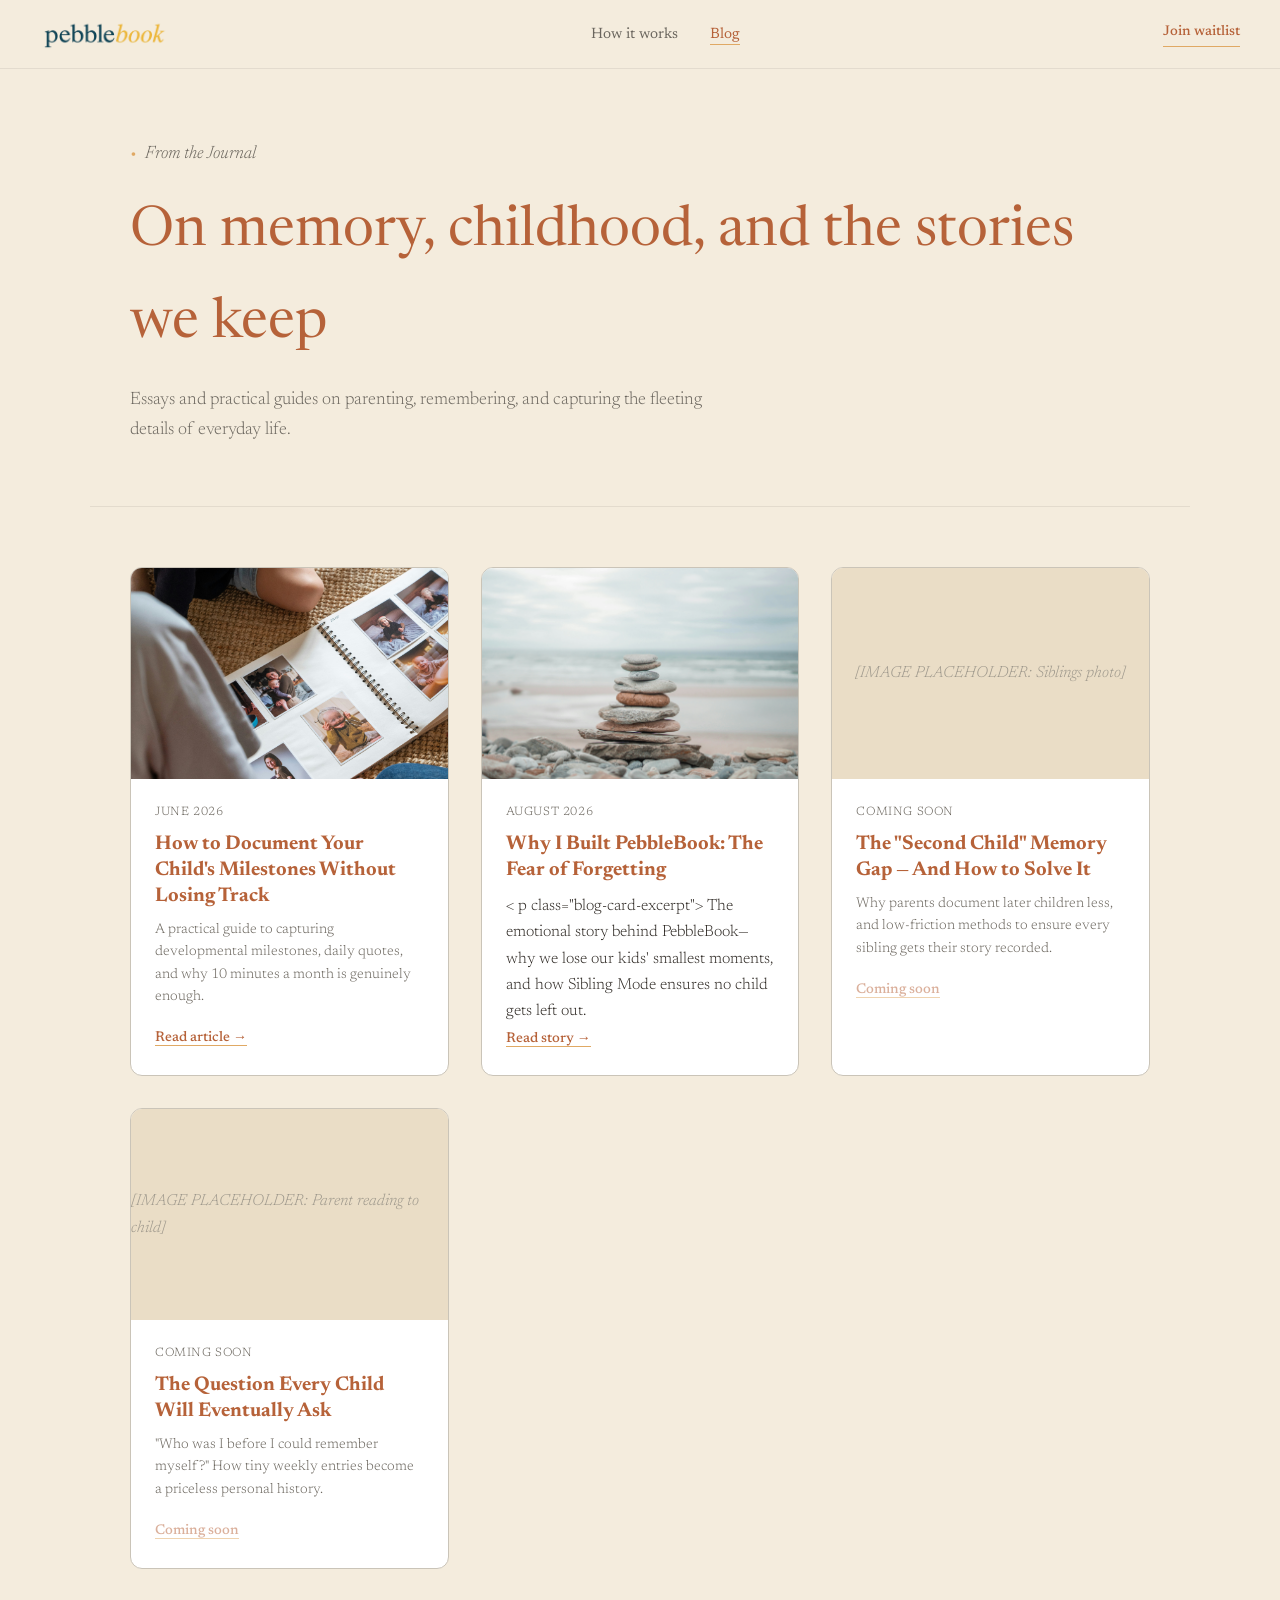
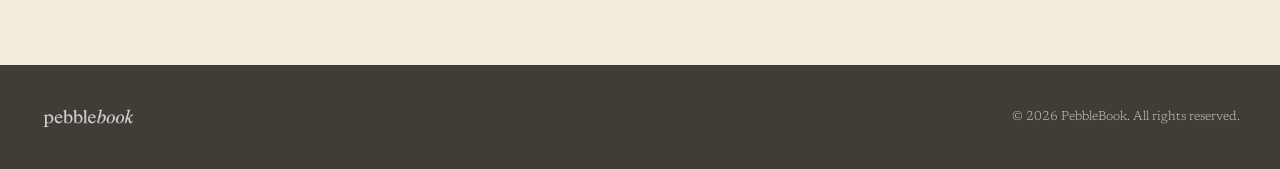
==== commit addde86a: "Add new blog article about PebbleBook Added a new article section with an image, title, and excerpt " ====
--- a/blog/index.html
+++ b/blog/index.html
@@ -51,6 +51,23 @@
 
       <!-- Placeholder Article 2 -->
       <article class="blog-card">
+        <img src="../assets/Pebble stack.jpg" alt="Pebble stack reflecting memory collection" class="blog-card-image" />
+        <div class="blog-card-body">
+          <p class="blog-card-date">August 2026</p>
+    
+      <!-- Title Link -->
+          <h2 class="blog-card-title">
+          <a href="why-i-built-pebblebook.html">Why I Built PebbleBook: The Fear of Forgetting</a>
+          </h2>
+          < p class="blog-card-excerpt"> The emotional story behind PebbleBook—why we lose our kids' smallest moments, and how Sibling Mode ensures no child gets left out.</p>
+    
+    <!-- Action Link -->
+          <a href="why-i-built-pebblebook.html" class="blog-card-link">Read story →</a>
+        </div>
+    </article>
+
+      
+      <article class="blog-card">
         <div style="background: var(--oat); aspect-ratio: 3/2; display: flex; align-items: center; justify-content: center; color: var(--pebble); font-style: italic;">
           [IMAGE PLACEHOLDER: Siblings photo]
         </div>
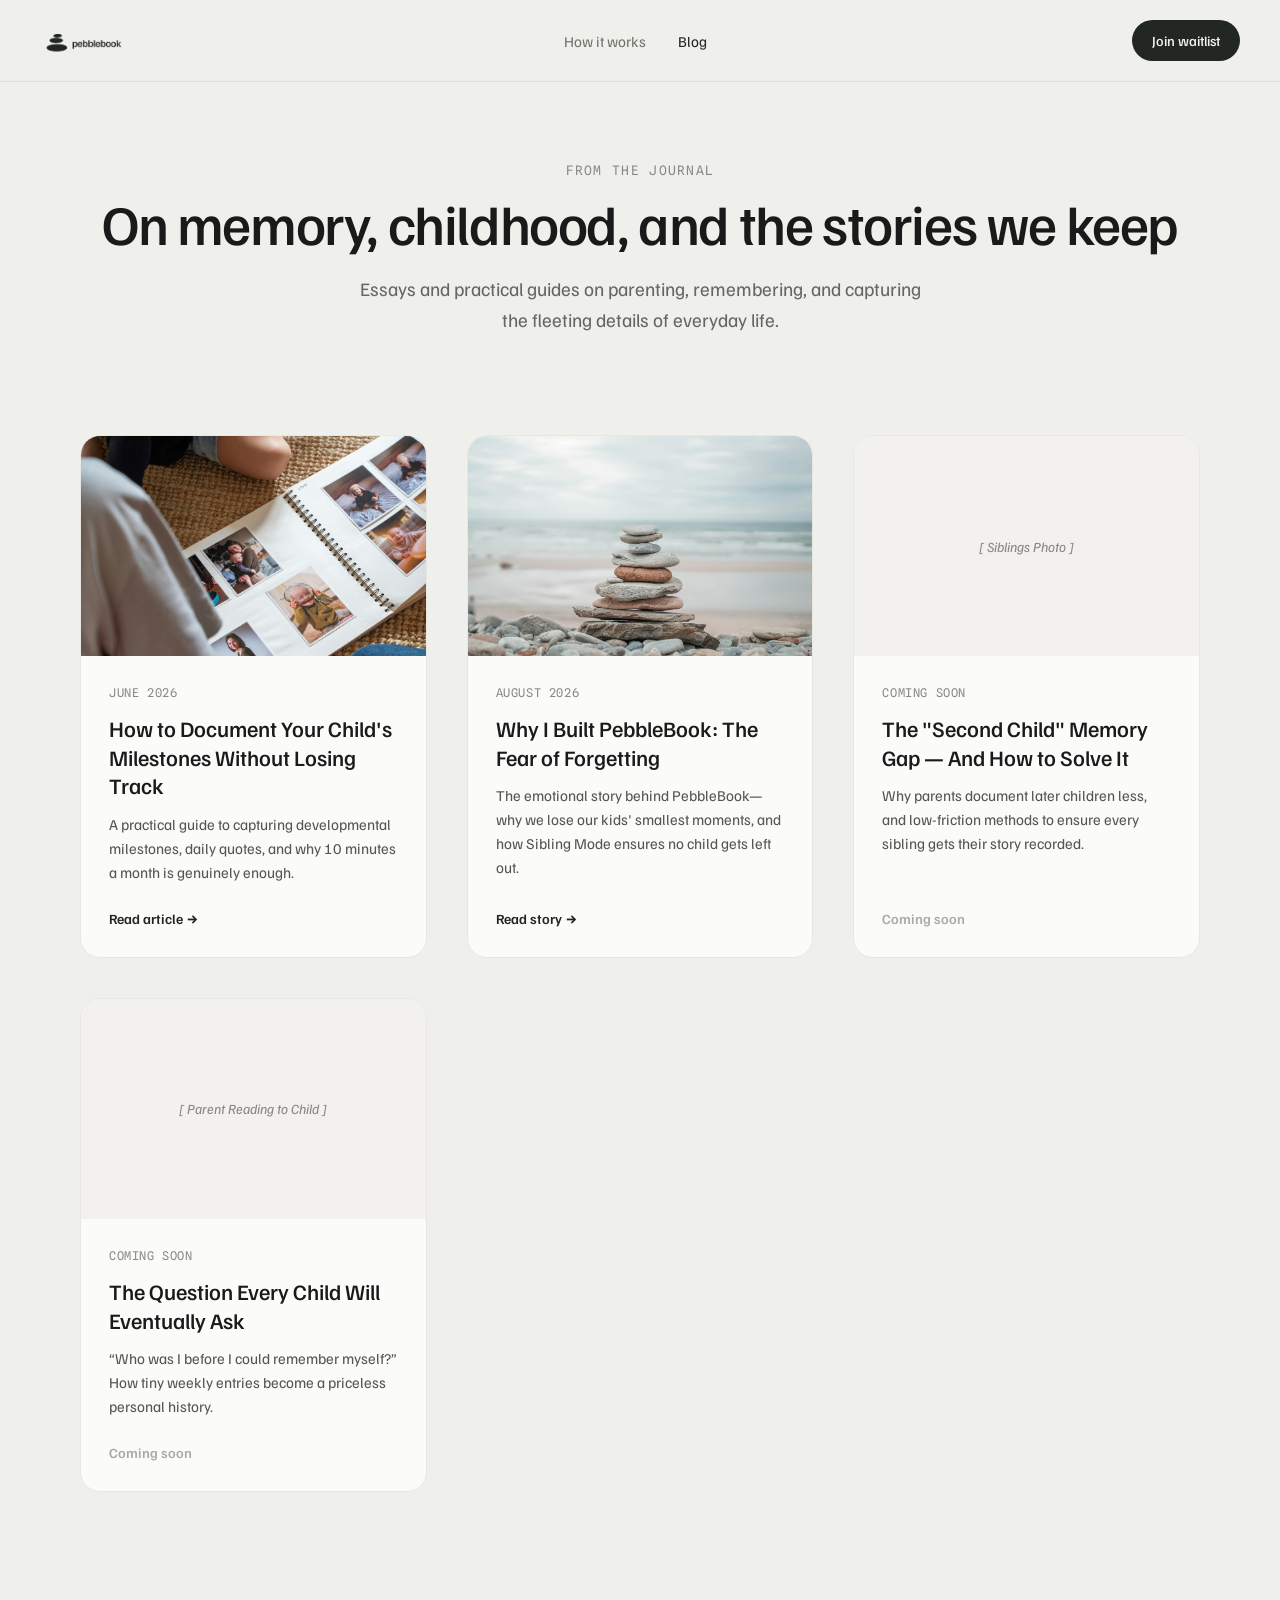
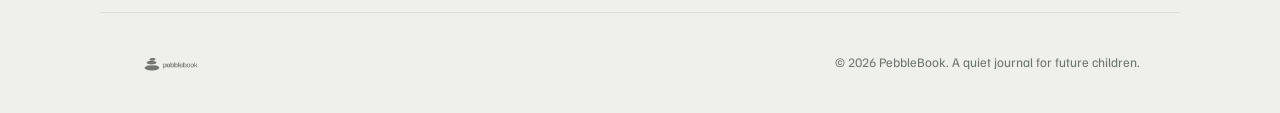
==== commit c5c193c3: "Revise blog index page metadata and content Updated the blog index page with new title, description," ====
--- a/blog/index.html
+++ b/blog/index.html
@@ -3,21 +3,169 @@
 <head>
   <meta charset="UTF-8" />
   <meta name="viewport" content="width=device-width, initial-scale=1.0" />
-  <title>Parenting & Memory Journaling Blog — PebbleBook</title>
-  <meta name="description" content="Read thoughts on parenting, capturing baby milestones, solving the second child memory gap, and making family stories last." />
+  <title>Journal & Essays — PebbleBook</title>
+  <meta name="description" content="Essays and guides on parenting, memory, capturing childhood milestones, and solving the second-child gap." />
   <link rel="canonical" href="https://pebblebook.com/blog/" />
 
+  <!-- Open Graph / Social Media -->
+  <meta property="og:type" content="website" />
+  <meta property="og:title" content="PebbleBook Journal — On Memory, Childhood, and the Stories We Keep" />
+  <meta property="og:description" content="Essays and practical guides on parenting, remembering, and capturing the fleeting details of everyday life." />
+  <meta property="og:image" content="../assets/pebblebook-icon.png" />
+
+  <!-- Fonts -->
   <link rel="preconnect" href="https://fonts.googleapis.com" />
   <link rel="preconnect" href="https://fonts.gstatic.com" crossorigin />
-  <link href="https://fonts.googleapis.com/css2?family=Newsreader:ital,wght@0,300;0,400;0,500;1,300;1,400;1,500&display=swap" rel="stylesheet" />
-  <link rel="stylesheet" href="../style.css" />
+  <link href="https://fonts.googleapis.com/css2?family=Familjen+Grotesk:wght@400;500;600&family=Newsreader:ital,opsz,wght@0,6..72,300;0,6..72,400;1,6..72,400&family=Spline+Sans+Mono:wght@400;500&display=swap" rel="stylesheet" />
+
+  <!-- Shared CSS stylesheet -->
+  <link rel="stylesheet" href="../styles.css" />
+
+  <style>
+    /* Inline overrides specific to the Blog Index */
+    .blog-header {
+      padding: 160px 40px 60px;
+      max-width: 1200px;
+      margin: 0 auto;
+      text-align: center;
+    }
+
+    .blog-header h1 {
+      font-family: 'Familjen Grotesk', sans-serif;
+      font-size: clamp(36px, 5vw, 56px);
+      font-weight: 500;
+      line-height: 1.1;
+      letter-spacing: -0.025em;
+      margin-bottom: 20px;
+      color: #1a1a1a;
+    }
+
+    .blog-header p {
+      font-size: 19px;
+      color: #666;
+      max-width: 580px;
+      margin: 0 auto;
+      line-height: 1.6;
+    }
+
+    .blog-grid-section {
+      max-width: 1200px;
+      margin: 0 auto;
+      padding: 40px 40px 120px;
+    }
+
+    .blog-grid {
+      display: grid;
+      grid-template-columns: repeat(auto-fill, minmax(320px, 1fr));
+      gap: 40px;
+    }
+
+    .blog-card {
+      background: #fbfbf9;
+      border: 1px solid #e8e7e3;
+      border-radius: 20px;
+      overflow: hidden;
+      display: flex;
+      flex-direction: column;
+      transition: transform 0.2s ease, box-shadow 0.2s ease;
+    }
+
+    .blog-card:hover {
+      transform: translateY(-4px);
+      box-shadow: 0 12px 24px rgba(0, 0, 0, 0.04);
+    }
+
+    .blog-card-image {
+      width: 100%;
+      height: 220px;
+      object-fit: cover;
+      background-color: #f2f1ed;
+    }
+
+    .blog-card-placeholder {
+      width: 100%;
+      height: 220px;
+      background-color: #f2f1ed;
+      display: flex;
+      align-items: center;
+      justify-content: center;
+      color: #888;
+      font-style: italic;
+      font-size: 14px;
+    }
+
+    .blog-card-body {
+      padding: 28px;
+      display: flex;
+      flex-direction: column;
+      flex-grow: 1;
+    }
+
+    .blog-card-date {
+      font-family: 'Spline Sans Mono', monospace;
+      font-size: 12px;
+      letter-spacing: 0.05em;
+      text-transform: uppercase;
+      color: #888;
+      margin-bottom: 12px;
+    }
+
+    .blog-card-title {
+      font-family: 'Familjen Grotesk', sans-serif;
+      font-size: 22px;
+      font-weight: 500;
+      line-height: 1.3;
+      margin-bottom: 12px;
+      color: #1a1a1a;
+    }
+
+    .blog-card-title a {
+      color: inherit;
+      text-decoration: none;
+    }
+
+    .blog-card-title a:hover {
+      text-decoration: underline;
+    }
+
+    .blog-card-excerpt {
+      font-size: 15px;
+      line-height: 1.6;
+      color: #555;
+      margin-bottom: 24px;
+      flex-grow: 1;
+    }
+
+    .blog-card-link {
+      font-family: 'Familjen Grotesk', sans-serif;
+      font-size: 14px;
+      font-weight: 600;
+      color: #222523;
+      text-decoration: none;
+      display: inline-flex;
+      align-items: center;
+    }
+
+    .blog-card-link:hover {
+      text-decoration: underline;
+    }
+
+    .blog-card-link.disabled {
+      color: #aaa;
+      cursor: default;
+    }
+
+    .blog-card-link.disabled:hover {
+      text-decoration: none;
+    }
+  </style>
 </head>
 <body>
 
   <!-- NAVIGATION -->
   <nav>
     <a href="../index.html" class="nav-logo">
-      <img src="../assets/pebblebook logo.png" alt="PebbleBook" />
+      <img src="../assets/pebblebook logo.png" alt="PebbleBook mark" />
     </a>
     <ul class="nav-links">
       <li><a href="../how-it-works.html">How it works</a></li>
@@ -27,8 +175,8 @@
   </nav>
 
   <!-- BLOG HERO -->
-  <header class="subpage-hero">
-    <p class="section-eyebrow">From the Journal</p>
+  <header class="blog-header">
+    <p class="meta-tag" style="font-family: 'Spline Sans Mono', monospace; font-size: 13px; letter-spacing: 0.1em; text-transform: uppercase; color: #888; margin-bottom: 12px;">From the Journal</p>
     <h1>On memory, childhood, and the stories we keep</h1>
     <p>Essays and practical guides on parenting, remembering, and capturing the fleeting details of everyday life.</p>
   </header>
@@ -37,58 +185,55 @@
   <section class="blog-grid-section">
     <div class="blog-grid">
 
-      <!-- Featured Article -->
-      <article class="blog-card">
-        <!-- [IMAGE PLACEHOLDER: Childhood journal image] -->
+      <!-- Article 1: Featured -->
+      <article class="blog-card">
         <img src="../assets/Childhood_memory_book.jpg" alt="Childhood memory book and photo journal" class="blog-card-image" />
         <div class="blog-card-body">
           <p class="blog-card-date">June 2026</p>
-          <h2 class="blog-card-title">How to Document Your Child's Milestones Without Losing Track</h2>
+          <h2 class="blog-card-title">
+            <a href="how-to-document-milestones.html">How to Document Your Child's Milestones Without Losing Track</a>
+          </h2>
           <p class="blog-card-excerpt">A practical guide to capturing developmental milestones, daily quotes, and why 10 minutes a month is genuinely enough.</p>
           <a href="how-to-document-milestones.html" class="blog-card-link">Read article →</a>
         </div>
       </article>
 
-      <!-- Placeholder Article 2 -->
+      <!-- Article 2: Why I Built PebbleBook -->
       <article class="blog-card">
         <img src="../assets/Pebble stack.jpg" alt="Pebble stack reflecting memory collection" class="blog-card-image" />
         <div class="blog-card-body">
           <p class="blog-card-date">August 2026</p>
-    
-      <!-- Title Link -->
           <h2 class="blog-card-title">
-          <a href="why-i-built-pebblebook.html">Why I Built PebbleBook: The Fear of Forgetting</a>
+            <a href="why-i-built-pebblebook.html">Why I Built PebbleBook: The Fear of Forgetting</a>
           </h2>
-          < p class="blog-card-excerpt"> The emotional story behind PebbleBook—why we lose our kids' smallest moments, and how Sibling Mode ensures no child gets left out.</p>
-    
-    <!-- Action Link -->
+          <p class="blog-card-excerpt">The emotional story behind PebbleBook—why we lose our kids' smallest moments, and how Sibling Mode ensures no child gets left out.</p>
           <a href="why-i-built-pebblebook.html" class="blog-card-link">Read story →</a>
         </div>
-    </article>
-
-      
-      <article class="blog-card">
-        <div style="background: var(--oat); aspect-ratio: 3/2; display: flex; align-items: center; justify-content: center; color: var(--pebble); font-style: italic;">
-          [IMAGE PLACEHOLDER: Siblings photo]
+      </article>
+
+      <!-- Article 3: Coming Soon -->
+      <article class="blog-card">
+        <div class="blog-card-placeholder">
+          [ Siblings Photo ]
         </div>
         <div class="blog-card-body">
           <p class="blog-card-date">Coming Soon</p>
           <h2 class="blog-card-title">The "Second Child" Memory Gap — And How to Solve It</h2>
           <p class="blog-card-excerpt">Why parents document later children less, and low-friction methods to ensure every sibling gets their story recorded.</p>
-          <span class="blog-card-link" style="opacity: 0.5;">Coming soon</span>
-        </div>
-      </article>
-
-      <!-- Placeholder Article 3 -->
-      <article class="blog-card">
-        <div style="background: var(--oat); aspect-ratio: 3/2; display: flex; align-items: center; justify-content: center; color: var(--pebble); font-style: italic;">
-          [IMAGE PLACEHOLDER: Parent reading to child]
+          <span class="blog-card-link disabled">Coming soon</span>
+        </div>
+      </article>
+
+      <!-- Article 4: Coming Soon -->
+      <article class="blog-card">
+        <div class="blog-card-placeholder">
+          [ Parent Reading to Child ]
         </div>
         <div class="blog-card-body">
           <p class="blog-card-date">Coming Soon</p>
           <h2 class="blog-card-title">The Question Every Child Will Eventually Ask</h2>
-          <p class="blog-card-excerpt">"Who was I before I could remember myself?" How tiny weekly entries become a priceless personal history.</p>
-          <span class="blog-card-link" style="opacity: 0.5;">Coming soon</span>
+          <p class="blog-card-excerpt">“Who was I before I could remember myself?” How tiny weekly entries become a priceless personal history.</p>
+          <span class="blog-card-link disabled">Coming soon</span>
         </div>
       </article>
 
@@ -98,7 +243,7 @@
   <!-- FOOTER -->
   <footer>
     <img src="../assets/pebblebook logo.png" alt="PebbleBook" />
-    <p>© 2026 PebbleBook. All rights reserved.</p>
+    <p>© 2026 PebbleBook. A quiet journal for future children.</p>
   </footer>
 
 </body>
--- a/styles.css
+++ b/styles.css
@@ -0,0 +1,533 @@
+/* ─── BRAND SPECIFICATIONS V2 TOKENS ─── */
+:root {
+  /* Light Neutral Palette */
+  --chalk: #FCFCFA; /* Cards & Sheets */
+  --shore: #EFF0EC; /* Main Background */
+  --wash:  #E4E7E1; /* Pressed/Selected */
+  --silt:  #DDDFD8; /* Borders / Lines */
+  --lichen:#6E756B; /* Secondary Text & Meta */
+  --basalt:#232724; /* Primary Text */
+
+  /* Child Accent Marks (Deep Contrast for Text/Glyphs) */
+  --mark-meadow: #2C7350;
+  --mark-butter: #8A6410;
+  --mark-blush:  #B0454C;
+  --mark-sky:    #2A6A8C;
+
+  /* Child Accent Fields (Pastels for Pills/Cards) */
+  --field-meadow:#A9D0B4;
+  --field-butter:#F2D48A;
+  --field-blush: #F3B9B6;
+  --field-sky:   #A8CFE4;
+
+  /* Typography */
+  --font-sans: 'Familjen Grotesk', -apple-system, sans-serif;
+  --font-serif: 'Newsreader', Georgia, serif;
+  --font-mono: 'Spline Sans Mono', monospace;
+
+  --max-w: 1080px;
+}
+
+/* ─── GLOBAL RESETS ─── */
+*, *::before, *::after { 
+  box-sizing: border-box; 
+  margin: 0; 
+  padding: 0; 
+}
+
+html { 
+  scroll-behavior: smooth; 
+}
+
+body {
+  font-family: var(--font-sans);
+  font-weight: 400;
+  background: var(--shore);
+  color: var(--basalt);
+  line-height: 1.5;
+  -webkit-font-smoothing: antialiased;
+}
+
+a { 
+  color: inherit; 
+  text-decoration: none; 
+}
+
+/* ─── UTILITY CLASSES ─── */
+.meta-tag {
+  font-family: var(--font-mono);
+  font-size: 12px;
+  letter-spacing: 0.16em;
+  text-transform: uppercase;
+  color: var(--lichen);
+  margin-bottom: 24px;
+}
+
+.card-alt-bg {
+  background: var(--shore) !important;
+}
+
+.pebble-opacity {
+  fill: var(--basalt);
+  opacity: 0.2;
+}
+
+/* ─── NAVIGATION ─── */
+nav {
+  position: fixed;
+  top: 0; left: 0; right: 0;
+  z-index: 100;
+  display: flex;
+  align-items: center;
+  justify-content: space-between;
+  padding: 20px 40px;
+  background: rgba(239, 240, 236, 0.9);
+  backdrop-filter: blur(12px);
+  border-bottom: 1px solid var(--silt);
+}
+
+.nav-logo { 
+  display: flex; 
+  align-items: center; 
+  gap: 10px; 
+}
+
+.nav-logo img { 
+  height: 28px; 
+  width: auto; 
+}
+
+.nav-links { 
+  display: flex; 
+  list-style: none; 
+  gap: 32px; 
+  align-items: center; 
+}
+
+.nav-links a { 
+  font-size: 15px; 
+  color: var(--lichen); 
+  transition: color 0.2s; 
+}
+
+.nav-links a:hover, 
+.nav-links a.active { 
+  color: var(--basalt); 
+}
+
+.nav-cta {
+  display: inline-block;
+  font-size: 14px;
+  font-weight: 500;
+  background: var(--basalt);
+  color: var(--shore);
+  padding: 10px 20px;
+  border-radius: 999px;
+  transition: opacity 0.2s;
+}
+
+.nav-cta:hover { 
+  opacity: 0.88; 
+}
+
+.hero-cta {
+  padding: 14px 32px;
+  font-size: 15px;
+}
+
+/* ─── HERO SECTION ─── */
+.hero {
+  padding: 160px 40px 100px;
+  max-width: var(--max-w);
+  margin: 0 auto;
+  display: grid;
+  grid-template-columns: 1.2fr 0.8fr;
+  gap: 60px;
+  align-items: center;
+}
+
+.hero h1 {
+  font-size: clamp(48px, 5vw, 72px);
+  font-weight: 500;
+  line-height: 1.05;
+  letter-spacing: -0.025em;
+  color: var(--basalt);
+  margin-bottom: 24px;
+}
+
+.hero-sub {
+  font-size: 20px;
+  line-height: 1.5;
+  color: var(--lichen);
+  margin-bottom: 36px;
+  max-width: 480px;
+}
+
+/* ─── CARD SPECIMEN (HERO GRAPHIC) ─── */
+.journal-specimen {
+  background: var(--chalk);
+  border: 1px solid var(--silt);
+  border-radius: 20px;
+  padding: 36px;
+  display: flex;
+  flex-direction: column;
+  gap: 20px;
+  box-shadow: 0 12px 32px rgba(35, 39, 36, 0.03);
+}
+
+.specimen-meta {
+  display: flex;
+  align-items: center;
+  gap: 12px;
+  font-family: var(--font-sans);
+  font-size: 14px;
+}
+
+.child-pill {
+  padding: 4px 14px;
+  border-radius: 999px;
+  font-weight: 500;
+  font-size: 13px;
+}
+
+.child-pill.lea { background: var(--field-meadow); color: var(--basalt); }
+.child-pill.finn { background: var(--field-butter); color: var(--basalt); }
+.child-pill.nora { background: var(--field-blush); color: var(--basalt); }
+
+.specimen-date { 
+  color: var(--lichen); 
+  font-size: 13px; 
+}
+
+.specimen-entry {
+  font-family: var(--font-serif);
+  font-size: 24px;
+  line-height: 1.5;
+  color: var(--basalt);
+}
+
+.specimen-pebble {
+  align-self: flex-end;
+  width: 28px;
+  height: 14px;
+}
+
+/* ─── VALUE PROPOSITIONS / PILLARS ─── */
+.pillars-section {
+  border-top: 1px solid var(--silt);
+  padding: 96px 40px;
+  background: var(--shore);
+}
+
+.pillars-inner {
+  max-width: var(--max-w);
+  margin: 0 auto;
+  display: grid;
+  grid-template-columns: repeat(3, 1fr);
+  gap: 48px;
+}
+
+.pillar-card {
+  display: flex;
+  flex-direction: column;
+  gap: 16px;
+}
+
+.pillar-card h3 {
+  font-size: 22px;
+  font-weight: 500;
+  color: var(--basalt);
+  letter-spacing: -0.01em;
+}
+
+.pillar-card p {
+  font-size: 16px;
+  line-height: 1.6;
+  color: var(--lichen);
+}
+
+/* ─── MANIFESTO STRIP ─── */
+.manifesto {
+  background: var(--chalk);
+  border-top: 1px solid var(--silt);
+  border-bottom: 1px solid var(--silt);
+  padding: 100px 40px;
+  text-align: center;
+}
+
+.manifesto-inner {
+  max-width: 780px;
+  margin: 0 auto;
+}
+
+.manifesto-quote {
+  font-family: var(--font-serif);
+  font-size: clamp(28px, 3.5vw, 40px);
+  line-height: 1.35;
+  color: var(--basalt);
+  margin-bottom: 24px;
+}
+
+.manifesto-sub {
+  font-size: 16px;
+  color: var(--lichen);
+}
+
+/* ─── HOW IT WORKS (UPDATED 4-STEP WORKFLOW) ─── */
+.how-it-works-section {
+  padding: 110px 40px;
+  max-width: var(--max-w);
+  margin: 0 auto;
+}
+
+.how-it-works-header {
+  margin-bottom: 64px;
+  max-width: 620px;
+}
+
+.how-it-works-header h2 {
+  font-size: clamp(32px, 4vw, 48px);
+  font-weight: 500;
+  line-height: 1.1;
+  letter-spacing: -0.02em;
+  margin-bottom: 16px;
+}
+
+.how-it-works-header p {
+  font-size: 18px;
+  color: var(--lichen);
+  line-height: 1.6;
+}
+
+.steps-grid {
+  display: grid;
+  grid-template-columns: repeat(2, 1fr);
+  gap: 32px;
+}
+
+.step-card {
+  background: var(--chalk);
+  border: 1px solid var(--silt);
+  border-radius: 20px;
+  padding: 40px;
+  display: flex;
+  flex-direction: column;
+  justify-content: space-between;
+  gap: 24px;
+}
+
+.step-meta {
+  display: flex;
+  align-items: center;
+  justify-content: space-between;
+}
+
+.step-number {
+  font-family: var(--font-mono);
+  font-size: 13px;
+  color: var(--lichen);
+  letter-spacing: 0.12em;
+}
+
+.step-tag {
+  font-size: 12px;
+  font-weight: 500;
+  padding: 4px 10px;
+  background: var(--wash);
+  border-radius: 999px;
+  color: var(--basalt);
+}
+
+.step-body h3 {
+  font-size: 22px;
+  font-weight: 500;
+  color: var(--basalt);
+  margin-bottom: 12px;
+  letter-spacing: -0.01em;
+}
+
+.step-body p {
+  font-size: 15px;
+  line-height: 1.6;
+  color: var(--lichen);
+}
+
+/* Custom visual micro-components within steps */
+.prompt-preview-box {
+  background: var(--shore);
+  border: 1px solid var(--silt);
+  border-radius: 12px;
+  padding: 16px 20px;
+  font-family: var(--font-serif);
+  font-style: italic;
+  font-size: 16px;
+  color: var(--basalt);
+}
+
+.pills-group {
+  display: flex;
+  gap: 8px;
+}
+
+/* ─── THE BOOK IS THE PRODUCT ─── */
+.product-focus {
+  background: var(--chalk);
+  border-top: 1px solid var(--silt);
+  padding: 110px 40px;
+}
+
+.product-focus-inner {
+  max-width: var(--max-w);
+  margin: 0 auto;
+  display: grid;
+  grid-template-columns: 1fr 1fr;
+  gap: 80px;
+  align-items: center;
+}
+
+.product-focus-text h2 {
+  font-size: clamp(32px, 3.8vw, 48px);
+  font-weight: 500;
+  line-height: 1.1;
+  margin-bottom: 20px;
+  letter-spacing: -0.02em;
+}
+
+.product-focus-text p {
+  font-size: 17px;
+  line-height: 1.65;
+  color: var(--lichen);
+  margin-bottom: 24px;
+}
+
+/* ─── WAITLIST SIGNUP ─── */
+.signup-section {
+  background: var(--shore);
+  border-top: 1px solid var(--silt);
+  padding: 120px 40px;
+  text-align: center;
+}
+
+.signup-inner {
+  max-width: 520px;
+  margin: 0 auto;
+}
+
+.signup-inner h2 {
+  font-size: clamp(32px, 4vw, 44px);
+  font-weight: 500;
+  letter-spacing: -0.02em;
+  margin-bottom: 16px;
+}
+
+.signup-inner p {
+  font-size: 16px;
+  color: var(--lichen);
+  margin-bottom: 36px;
+}
+
+.signup-form {
+  display: flex;
+  gap: 10px;
+  background: var(--chalk);
+  border: 1px solid var(--silt);
+  padding: 6px 6px 6px 20px;
+  border-radius: 999px;
+  box-shadow: 0 4px 16px rgba(0,0,0,0.02);
+}
+
+.signup-form input {
+  flex: 1;
+  border: none;
+  background: transparent;
+  font-family: var(--font-sans);
+  font-size: 15px;
+  outline: none;
+  color: var(--basalt);
+}
+
+.signup-form button {
+  background: var(--basalt);
+  color: var(--shore);
+  border: none;
+  padding: 14px 28px;
+  border-radius: 999px;
+  font-family: var(--font-sans);
+  font-size: 14px;
+  font-weight: 500;
+  cursor: pointer;
+  transition: opacity 0.2s;
+}
+
+.signup-form button:hover { 
+  opacity: 0.88; 
+}
+
+/* ─── FOOTER ─── */
+footer {
+  border-top: 1px solid var(--silt);
+  padding: 40px;
+  background: var(--shore);
+  max-width: var(--max-w);
+  margin: 0 auto;
+  display: flex;
+  justify-content: space-between;
+  align-items: center;
+  font-size: 13px;
+  color: var(--lichen);
+}
+
+footer img { 
+  height: 20px; 
+  opacity: 0.6; 
+}
+
+/* ─── RESPONSIVE BREAKPOINTS ─── */
+@media (max-width: 820px) {
+  .hero { 
+    grid-template-columns: 1fr; 
+    padding-top: 120px; 
+    gap: 40px; 
+  }
+
+  .pillars-inner, 
+  .steps-grid, 
+  .product-focus-inner { 
+    grid-template-columns: 1fr; 
+    gap: 32px; 
+  }
+
+  nav { 
+    padding: 16px 20px; 
+  }
+
+  .nav-links { 
+    display: none; 
+  }
+
+  .signup-form { 
+    flex-direction: column; 
+    background: transparent; 
+    border: none; 
+    padding: 0; 
+    box-shadow: none; 
+  }
+
+  .signup-form input { 
+    background: var(--chalk); 
+    border: 1px solid var(--silt); 
+    padding: 16px 20px; 
+    border-radius: 999px; 
+  }
+
+  .signup-form button { 
+    padding: 16px; 
+    width: 100%; 
+  }
+
+  footer { 
+    flex-direction: column; 
+    gap: 16px; 
+    text-align: center; 
+  }
+}
